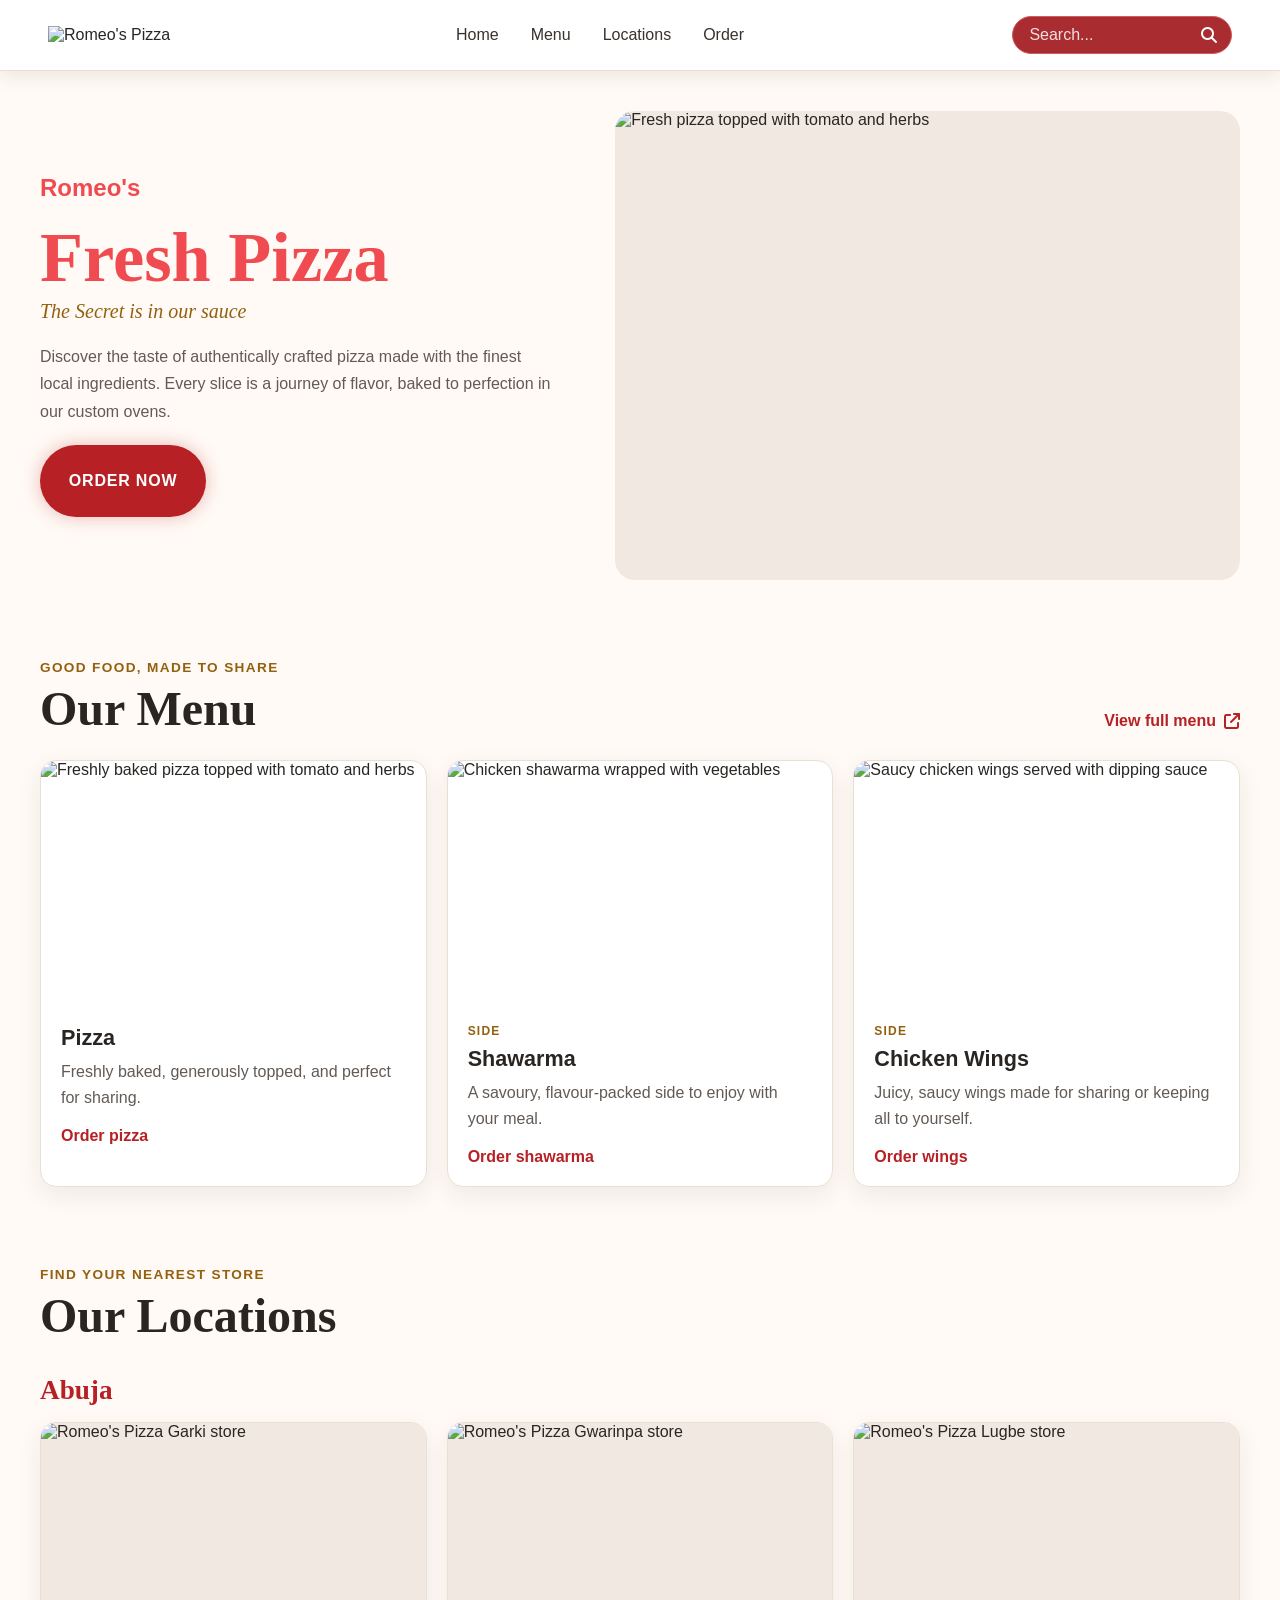
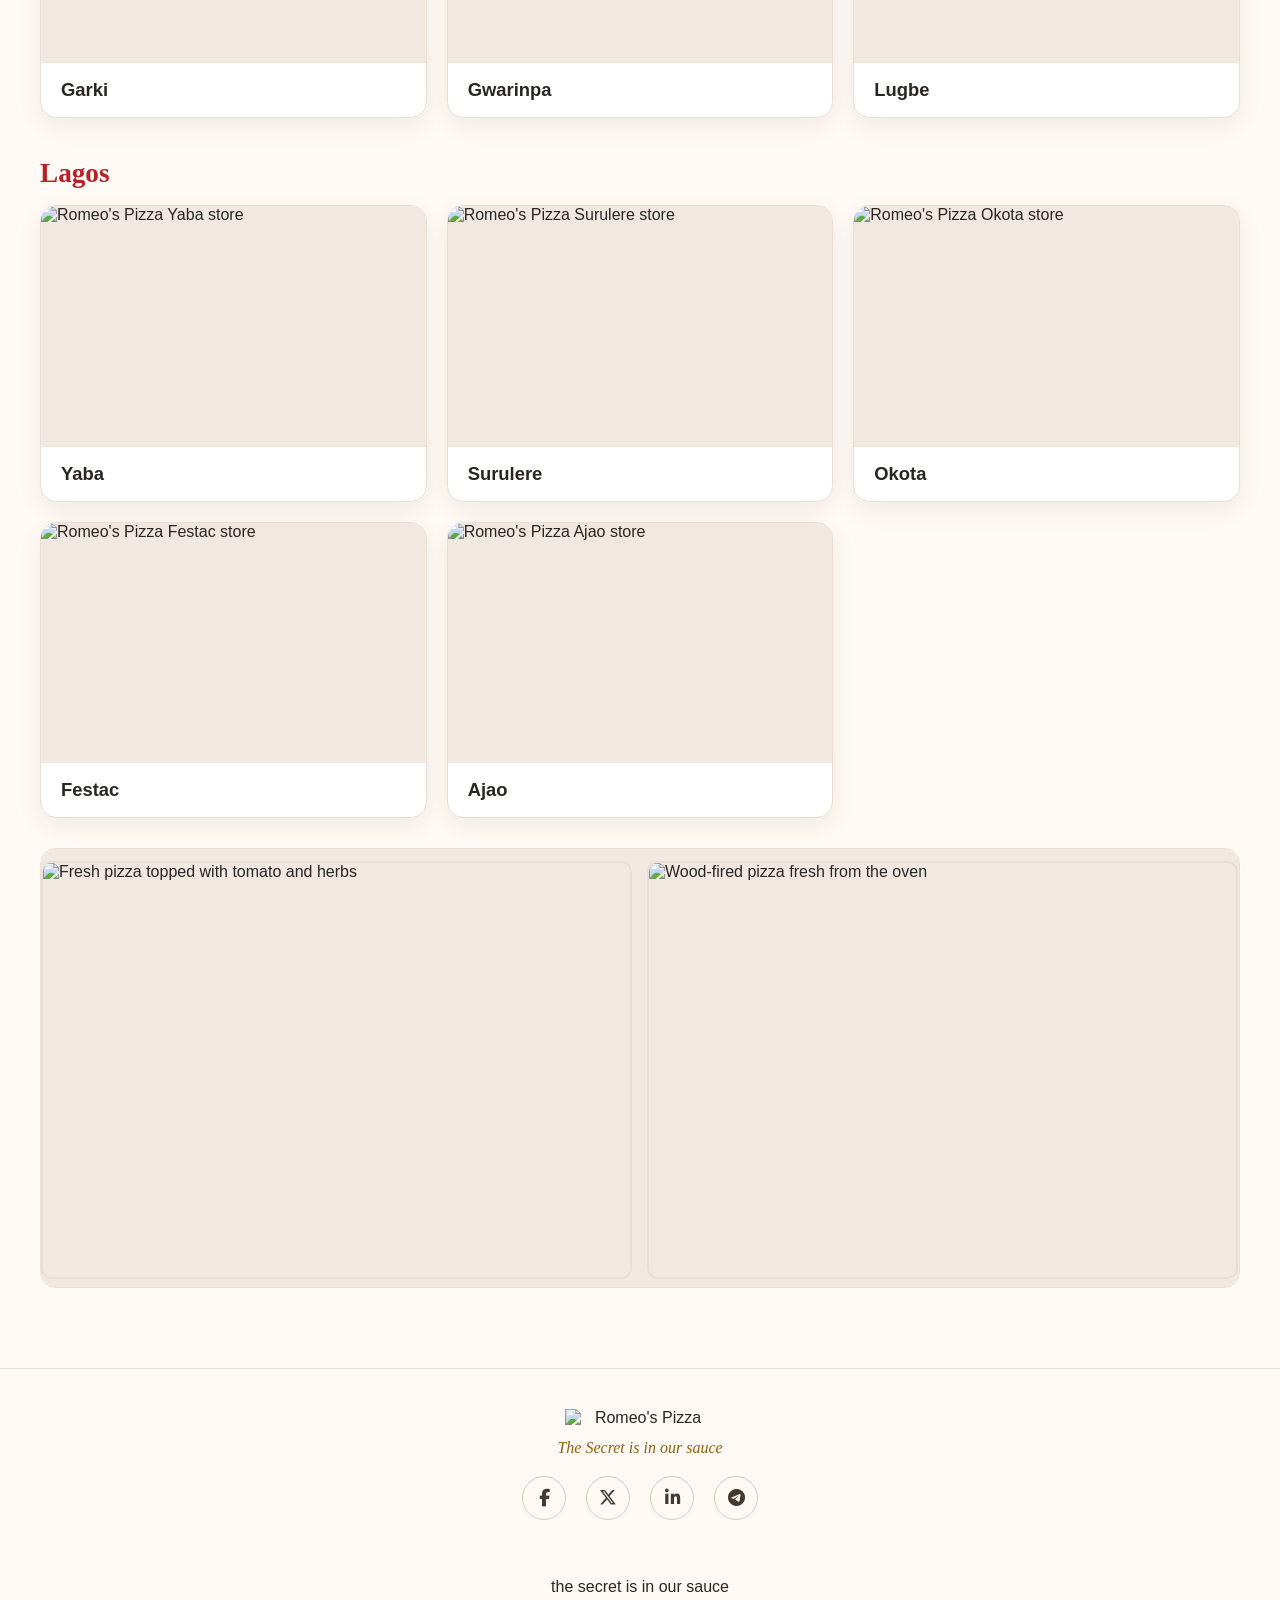
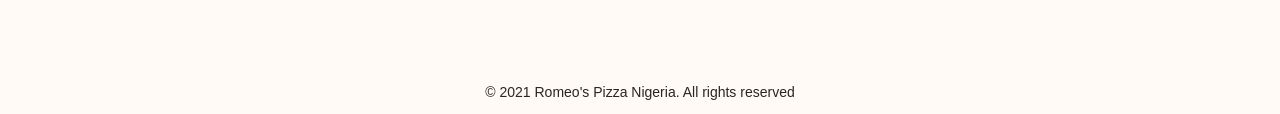
==== index.html @ 528e18ec "renamed to index html" ====
<!doctype html>
<html lang="en">
  <head>
    <meta charset="UTF-8" />
    <meta name="viewport" content="width=device-width, initial-scale=1.0" />
    <title>Our Menu | Romeo's Pizza</title>
    <link
      rel="icon"
      href="https://romeospizza.ng/wp-content/uploads/2020/10/favicon_2.ico"
    />
    <!-- Page styles are kept in a separate file beside this HTML document. -->
    <link rel="stylesheet" href="peter890.css" />
    <!-- Font Awesome supplies the search and social-media icons below. -->
    <link
      rel="stylesheet"
      href="https://cdnjs.cloudflare.com/ajax/libs/font-awesome/6.7.2/css/all.min.css"
    />
  </head>
  <body>
    <!-- Sticky site header: in-page links use section IDs; Menu opens 890b.html. -->
    <header class="nav-bar" id="home">
      <div>
        <a href="#home" aria-label="Romeo's Pizza home">
          <img
            src="https://romeospizza.ng/wp-content/uploads/al_opt_content/IMAGE/romeospizza.ng/wp-content/uploads/2024/01/logo.png.bv.webp"
            alt="Romeo's Pizza"
            class="logo"
          />
        </a>
      </div>
      <nav class="nav-links" aria-label="Main navigation">
        <a href="#home">Home</a>
        <a href="890b.html">Menu</a>
        <a href="#locations">Locations</a>
        <a
          href="https://www.facebook.com/romeospizzang"s
          target="_blank"
          rel="noopener noreferrer"
          >Order</a
        >
      </nav>
      <!-- Search field styling is presentational; no search behavior is wired up. -->
      <div class="search-bar" role="search">
        <input type="search" placeholder="Search..." aria-label="Search menu" />
        <i class="fa-solid fa-magnifying-glass"></i>
      </div>
    </header>

    <!-- Home-page hero: introduction and order link beside the featured image. -->
    <main class="main-text">
      <section class="section-text">
        <span class="span-text">Romeo's</span>
        <h1 class="h1-text">Fresh Pizza</h1>
        <p class="motto">The Secret is in our sauce</p>
        <p class="p-text">
          Discover the taste of authentically crafted pizza made with the finest
          local ingredients. Every slice is a journey of flavor, baked to
          perfection in our custom ovens.
        </p>
        <a
          href="https://www.facebook.com/romeospizzang"
          class="order-button"
          target="_blank"
          rel="noopener noreferrer"
          >ORDER NOW</a
        >
      </section>

      <section class="pizza-frame" aria-label="Featured pizza">
        <img
          src="https://images.unsplash.com/photo-1513104890138-7c749659a591?auto=format&amp;fit=crop&amp;w=1200&amp;q=85"
          alt="Fresh pizza topped with tomato and herbs"
          class="pizza-img"
        />
      </section>
    </main>

    <!-- Short menu preview; the full-menu link opens the separate menu page. -->
    <section class="menu-section" id="menu" aria-labelledby="menu-heading">
      <div class="menu-heading">
        <div>
          <p class="eyebrow">Good food, made to share</p>
          <h2 id="menu-heading">Our Menu</h2>
        </div>
        <a
          href="890b.html"
          class="menu-link"
          target="_blank"
          rel="noopener noreferrer"
        >
          View full menu
          <i
            class="fa-solid fa-arrow-up-right-from-square"
            aria-hidden="true"
          ></i>
        </a>
      </div>

      <div class="menu-grid">
        <article class="menu-card">
          <img
            src="https://images.unsplash.com/photo-1513104890138-7c749659a591?auto=format&amp;fit=crop&amp;w=700&amp;q=80"
            alt="Freshly baked pizza topped with tomato and herbs"
            loading="lazy"
          />
          <div class="menu-card-content">
            <h3>Pizza</h3>
            <p>Freshly baked, generously topped, and perfect for sharing.</p>
            <a
              href="https://www.facebook.com/romeospizzang"
              target="_blank"
              rel="noopener noreferrer"
              >Order pizza</a
            >
          </div>
        </article>
        <article class="menu-card">
          <img
            src="https://images.unsplash.com/photo-1529006557810-274b9b2fc783?auto=format&amp;fit=crop&amp;w=700&amp;q=80"
            alt="Chicken shawarma wrapped with vegetables"
            loading="lazy"
          />
          <div class="menu-card-content">
            <span class="menu-label">Side</span>
            <h3>Shawarma</h3>
            <p>A savoury, flavour-packed side to enjoy with your meal.</p>
            <a
              href="https://www.facebook.com/romeospizzang"
              target="_blank"
              rel="noopener noreferrer"
              >Order shawarma</a
            >
          </div>
        </article>
        <article class="menu-card">
          <img
            src="https://beyondsweetandsavory.com/wp-content/uploads/2022/02/Korean-fried-chicken-wings-VyTran-7.jpg"
            alt="Saucy chicken wings served with dipping sauce"
            loading="lazy"
          />
          <div class="menu-card-content">
            <span class="menu-label">Side</span>
            <h3>Chicken Wings</h3>
            <p>
              Juicy, saucy wings made for sharing or keeping all to yourself.
            </p>
            <a
              href="https://www.facebook.com/romeospizzang"
              target="_blank"
              rel="noopener noreferrer"
              >Order wings</a
            >
          </div>
        </article>
      </div>
    </section>

    <!-- Store cards are grouped by city so visitors can find a nearby location. -->
    <section
      class="location-section"
      id="locations"
      aria-labelledby="locations-heading"
    >
      <div class="location-heading">
        <p class="eyebrow">Find your nearest store</p>
        <h2 id="locations-heading">Our Locations</h2>
      </div>

      <section class="location-city" aria-labelledby="abuja-heading">
        <h3 id="abuja-heading">Abuja</h3>
        <div class="location-grid">
          <article class="location-card">
            <img
              src="https://romeospizza.ng/wp-content/uploads/al_opt_content/IMAGE/romeospizza.ng/wp-content/uploads/2025/02/ROMEOS-GARKI-STORE-1536.png.bv.webp"
              alt="Romeo's Pizza Garki store"
              loading="lazy"
            />
            <h4>Garki</h4>
          </article>
          <article class="location-card">
            <img
              src="https://romeospizza.ng/wp-content/uploads/al_opt_content/IMAGE/romeospizza.ng/wp-content/uploads/2025/02/ROMEOS-GWARINPA-STORE-1536.png.bv.webp"
              alt="Romeo's Pizza Gwarinpa store"
              loading="lazy"
            />
            <h4>Gwarinpa</h4>
          </article>
          <article class="location-card">
            <img
              src="https://romeospizza.ng/wp-content/uploads/al_opt_content/IMAGE/romeospizza.ng/wp-content/uploads/2025/02/ROMEOS-LUGBE-STORE-1536.png.bv.webp"
              alt="Romeo's Pizza Lugbe store"
              loading="lazy"
            />
            <h4>Lugbe</h4>
          </article>
        </div>
      </section>

      <section class="location-city" aria-labelledby="lagos-heading">
        <h3 id="lagos-heading">Lagos</h3>
        <div class="location-grid">
          <article class="location-card">
            <img
              src="https://romeospizza.ng/wp-content/uploads/2026/01/ROMEOS-PIZZA-YABA-WEBSITE-1.png"
              alt="Romeo's Pizza Yaba store"
              loading="lazy"
            />
            <h4>Yaba</h4>
          </article>
          <article class="location-card">
            <img
              src="https://romeospizza.ng/wp-content/uploads/2025/01/ROMEOS-SURULERE-STORE.png"
              alt="Romeo's Pizza Surulere store"
              loading="lazy"
            />
            <h4>Surulere</h4>
          </article>
          <article class="location-card">
            <img
              src="https://romeospizza.ng/wp-content/uploads/2025/02/ROMEOS-OKOTA-STORE-min.png"
              alt="Romeo's Pizza Okota store"
              loading="lazy"
            />
            <h4>Okota</h4>
          </article>
          <article class="location-card">
            <img
              src="https://romeospizza.ng/wp-content/uploads/al_opt_content/IMAGE/romeospizza.ng/wp-content/uploads/2025/02/ROMEOS-FESTAC-STORE.png.bv.webp"
              alt="Romeo's Pizza Festac store"
              loading="lazy"
            />
            <h4>Festac</h4>
          </article>
          <article class="location-card">
            <img
              src="https://romeospizza.ng/wp-content/uploads/al_opt_content/IMAGE/romeospizza.ng/wp-content/uploads/2025/02/ROMEOS-AJAO-STORE.png.bv.webp"
              alt="Romeo's Pizza Ajao store"
              loading="lazy"
            />
            <h4>Ajao</h4>
          </article>
        </div>
      </section>
    </section>

    <!-- Horizontal, scroll-snapping photo gallery; each image has descriptive alt text. -->
    <section class="pizza-family" id="pizza-gallery" aria-label="Pizza photos">
      <div class="scroll">
        <img
          src="https://images.unsplash.com/photo-1513104890138-7c749659a591?auto=format&amp;fit=crop&amp;w=1000&amp;q=80"
          alt="Fresh pizza topped with tomato and herbs"
          class="pizza-scroll"
        />
      </div>
      <div class="scroll">
        <img
          src="https://images.unsplash.com/photo-1579751626657-72bc17010498?auto=format&amp;fit=crop&amp;w=1000&amp;q=80"
          alt="Wood-fired pizza fresh from the oven"
          class="pizza-scroll"
        />
      </div>
      <div class="scroll">
        <img
          src="https://images.unsplash.com/photo-1590947132387-155cc02f3212?auto=format&amp;fit=crop&amp;w=1000&amp;q=80"
          alt="Vegetable pizza topped with tomatoes, mushrooms, and herbs"
          class="pizza-scroll"
        />
      </div>
      <div class="scroll">
        <img
          src="https://images.unsplash.com/photo-1574071318508-1cdbab80d002?auto=format&amp;fit=crop&amp;w=1000&amp;q=80"
          alt="Margherita pizza with fresh basil"
          class="pizza-scroll"
        />
      </div>
      <div class="scroll">
        <img
          src="https://images.unsplash.com/photo-1593560708920-61dd98c46a4e?auto=format&amp;fit=crop&amp;w=1000&amp;q=80"
          alt="Pizza topped with spinach and mozzarella"
          class="pizza-scroll"
        />
      </div>
      <div class="scroll">
        <img
          src="https://images.unsplash.com/photo-1571997478779-2adcbbe9ab2f?auto=format&amp;fit=crop&amp;w=1000&amp;q=80"
          alt="Freshly baked pizza with tomato and basil"
          class="pizza-scroll"
        />
      </div>
    </section>
    <!-- Footer branding and external social-sharing links. -->
    <footer class="site-footer">
      <a href="#home" aria-label="Romeo's Pizza home">
        <img
          src="https://romeospizza.ng/wp-content/uploads/al_opt_content/IMAGE/romeospizza.ng/wp-content/uploads/2024/01/logo.png.bv.webp"
          alt="Romeo's Pizza"
          class="footer-logo"
          loading="lazy"
        />
      </a>
      <p class="footer-motto">The Secret is in our sauce</p>
      <nav class="social-links" aria-label="Share Romeo's Pizza">
        <a
          href="https://www.facebook.com/sharer/sharer.php?u=https%3A%2F%2Fromeospizza.ng%2Forder-now%2F"
          aria-label="Share on Facebook"
          target="_blank"
          rel="noopener noreferrer"
        >
          <i class="fa-brands fa-facebook-f" aria-hidden="true"></i>
        </a>
        <a
          href="https://twitter.com/intent/tweet?url=https%3A%2F%2Fromeospizza.ng%2Forder-now%2F"
          aria-label="Share on X"
          target="_blank"
          rel="noopener noreferrer"
        >
          <i class="fa-brands fa-x-twitter" aria-hidden="true"></i>
        </a>
        <a
          href="https://www.linkedin.com/sharing/share-offsite/?url=https%3A%2F%2Fromeospizza.ng%2Forder-now%2F"
          aria-label="Share on LinkedIn"
          target="_blank"
          rel="noopener noreferrer"
        >
          <i class="fa-brands fa-linkedin-in" aria-hidden="true"></i>
        </a>
        <a
          href="https://t.me/share/url?url=https%3A%2F%2Fromeospizza.ng%2Forder-now%2F"
          aria-label="Share on Telegram"
          target="_blank"
          rel="noopener noreferrer"
        >
          <i class="fa-brands fa-telegram" aria-hidden="true"></i>
        </a>
      </nav><br /><p>the secret is in our sauce</p>
    </footer>
    <br />
      <p class="footer-text" style="text-align: center; font-size: 14px;">
        &copy; 2021 Romeo's Pizza Nigeria. All rights reserved</p>
    </footer>
  </body>
</html>
---- peter890.css ----
/* Smooth scrolling supports the page's section links in the navigation. */
html {
  scroll-behavior: smooth;
}

body {
  margin: 0;
  background: #fffaf5;
  color: #292522;
  font-family: "Segoe UI", Tahoma, Geneva, Verdana, sans-serif;
  overflow-x: hidden;
  width: 100%;
}

a {
  color: inherit;
  text-decoration: none;
}

.nav-bar {
  /* Keep the main navigation visible as visitors move down the home page. */
  display: flex;
  align-items: center;
  justify-content: space-between;
  gap: 1.5rem;
  position: sticky;
  top: 0;
  z-index: 1000;
  width: 100%;
  box-sizing: border-box;
  margin: 0;
  padding: 1rem clamp(1rem, 4vw, 3rem);
  border-bottom: 1px solid #eadfd4;
  background: #fff;
  box-shadow: 0 4px 18px rgb(67 43 23 / 10%);
}

.logo {
  display: block;
  width: 140px;
  height: auto;
}

.nav-links {
  display: flex;
  align-items: center;
  gap: 2rem;
  flex-shrink: 0;
}

.nav-links a {
  position: relative;
  color: #39322e;
  transition: color 0.2s ease;
}

.nav-links a::after {
  position: absolute;
  right: 0;
  bottom: -0.35rem;
  left: 0;
  height: 2px;
  background: #b72025;
  content: "";
  transform: scaleX(0);
  transform-origin: left;
  transition: transform 0.2s ease;
}

.nav-links a:hover,
.nav-links a:focus-visible {
  color: #b72025;
}

.nav-links a:hover::after,
.nav-links a:focus-visible::after {
  transform: scaleX(1);
}

.search-bar {
  /* This styles the search control; filtering behavior is not implemented. */
  display: flex;
  align-items: center;
  gap: 0.6rem;
  width: 220px;
  max-width: 100%;
  padding: 0.5rem 0.9rem;
  border-radius: 999px;
  background: #a92c31;
  border: 1px solid #d15c60;
  box-sizing: border-box;
  flex-shrink: 0;
}

.search-bar input {
  width: 100%;
  min-width: 0;
  border: 0;
  outline: 0;
  background: transparent;
  color: #fff;
  font: inherit;
}

.search-bar input::placeholder {
  color: #f3dfe0;
}

.search-bar input::-webkit-search-cancel-button {
  cursor: pointer;
}

.search-bar i {
  color: #fff;
}

.main-text {
  /* Desktop hero: introduction and featured pizza sit in adjacent columns. */
  display: grid;
  grid-template-columns: minmax(0, 0.9fr) minmax(0, 1.1fr);
  align-items: center;
  gap: clamp(2rem, 5vw, 4rem);
  width: min(1200px, calc(100% - 3rem));
  margin: 2.5rem auto 0;
  box-sizing: border-box;
}

.section-text {
  display: grid;
  justify-items: start;
  gap: 1.25rem;
}

.span-text {
  color: #f04b50;
  font-size: 1.5rem;
  font-weight: 600;
}

.section-text .h1-text {
  margin: 0;
  color: #f04b50;
  font-family: Georgia, "Times New Roman", Times, serif;
  font-size: clamp(2.8rem, 5.5vw, 4.8rem);
  line-height: 1;
}

.p-text {
  max-width: 32rem;
  margin: 0;
  color: #625a54;
  font-size: 1rem;
  line-height: 1.7;
}

.motto {
  margin: -0.75rem 0 0;
  color: #93600f;
  font-family: Georgia, "Times New Roman", Times, serif;
  font-size: 1.25rem;
  font-style: italic;
}

.order-button {
  display: inline-flex;
  align-items: center;
  justify-content: center;
  min-height: 48px;
  padding: 0.75rem 1.8rem;
  border-radius: 999px;
  background: #b72025;
  box-shadow: 0 0 18px rgb(183 32 37 / 30%);
  font-weight: 700;
  letter-spacing: 0.05em;
  color: #fff;
  transition:
    background-color 0.2s ease,
    transform 0.2s ease,
    box-shadow 0.2s ease;
}

.order-button:hover {
  transform: translateY(-2px);
  background: #96161a;
  box-shadow: 0 6px 20px rgb(183 32 37 / 45%);
}

.order-button:focus-visible,
.social-links a:focus-visible {
  outline: 2px solid #fff;
  outline-offset: 4px;
}

.nav-links a:focus-visible,
.menu-link:focus-visible,
.menu-card-content > a:focus-visible {
  outline: 2px solid #292522;
  outline-offset: 4px;
}

/* Featured Pizza Image Frame Hover Elevation */
.pizza-frame {
  min-width: 0;
  overflow: hidden;
  aspect-ratio: 4 / 3;
  border-radius: 1.25rem;
  background: #f1e9e1;
  transition:
    transform 0.4s cubic-bezier(0.165, 0.84, 0.44, 1),
    box-shadow 0.4s cubic-bezier(0.165, 0.84, 0.44, 1);
}

.pizza-frame:hover {
  transform: translateY(-6px);
  box-shadow: 0 16px 36px rgb(67 43 23 / 15%);
}

.pizza-img {
  display: block;
  width: 100%;
  height: 100%;
  object-fit: cover;
  transition: transform 0.5s ease;
}

.pizza-frame:hover .pizza-img {
  transform: scale(1.04);
}

.menu-section {
  /* Shared centered container for the menu preview and location sections. */
  width: min(1200px, calc(100% - 3rem));
  margin: 5rem auto 0;
  scroll-margin-top: 2rem;
  box-sizing: border-box;
}

.menu-heading {
  display: flex;
  align-items: flex-end;
  justify-content: space-between;
  gap: 1.5rem;
  margin-bottom: 1.5rem;
}

.eyebrow {
  margin: 0 0 0.4rem;
  color: #93600f;
  font-size: 0.85rem;
  font-weight: 700;
  letter-spacing: 0.1em;
  text-transform: uppercase;
}

.menu-heading h2 {
  margin: 0;
  color: #292522;
  font-family: Georgia, "Times New Roman", Times, serif;
  font-size: clamp(2.2rem, 4vw, 3rem);
}

.menu-link,
.menu-card-content > a {
  color: #b72025;
  font-weight: 700;
}

.menu-link {
  display: inline-flex;
  align-items: center;
  gap: 0.5rem;
  padding-bottom: 0.35rem;
}

.menu-grid {
  /* Three preview cards on wide screens; media queries reduce the columns. */
  display: grid;
  grid-template-columns: repeat(3, minmax(0, 1fr));
  gap: 1.25rem;
}

/* Card Hover Animations (Pop-up lift & shadow fade) */
.menu-card {
  overflow: hidden;
  border: 1px solid #eadfd4;
  border-radius: 1rem;
  background: #fff;
  box-shadow: 0 8px 24px rgb(67 43 23 / 8%);
  transition:
    transform 0.4s cubic-bezier(0.165, 0.84, 0.44, 1),
    box-shadow 0.4s cubic-bezier(0.165, 0.84, 0.44, 1);
  box-sizing: border-box;
}

.menu-card:hover {
  transform: translateY(-8px);
  box-shadow: 0 20px 40px rgb(67 43 23 / 16%);
}

.menu-card > img {
  display: block;
  width: 100%;
  aspect-ratio: 16 / 10;
  object-fit: cover;
  transition: transform 0.5s ease;
}

.menu-card:hover > img {
  transform: scale(1.05);
}

.menu-card-content {
  padding: 1.25rem;
}

.menu-label {
  display: inline-block;
  margin-bottom: 0.25rem;
  color: #93600f;
  font-size: 0.75rem;
  font-weight: 700;
  letter-spacing: 0.1em;
  text-transform: uppercase;
}

.menu-card h3 {
  margin: 0.2rem 0 0.55rem;
  font-size: 1.35rem;
}

.menu-card p {
  min-height: 3.2em;
  margin: 0 0 1rem;
  color: #625a54;
  line-height: 1.6;
}

.menu-card-content > a:hover,
.menu-link:hover {
  color: #7f1519;
}

.location-section {
  width: min(1200px, calc(100% - 3rem));
  margin: 5rem auto 0;
  scroll-margin-top: 2rem;
}

.location-heading {
  margin-bottom: 2rem;
}

.location-heading h2 {
  margin: 0;
  color: #292522;
  font-family: Georgia, "Times New Roman", Times, serif;
  font-size: clamp(2.2rem, 4vw, 3rem);
}

.location-city + .location-city {
  margin-top: 2.5rem;
}

.location-city h3 {
  margin: 0 0 1rem;
  color: #b72025;
  font-family: Georgia, "Times New Roman", Times, serif;
  font-size: 1.7rem;
}

.location-grid {
  display: flex;
  flex-wrap: wrap;
  gap: 1.25rem;
}

.location-card {
  /* Fixed flex basis keeps incomplete rows from stretching wider than other cards. */
  flex: 0 0 calc((100% - 2.5rem) / 3);
  box-sizing: border-box;
  min-width: 0;
  overflow: hidden;
  border: 1px solid #eadfd4;
  border-radius: 1rem;
  background: #fff;
  box-shadow: 0 8px 24px rgb(67 43 23 / 8%);
  transition:
    transform 0.4s cubic-bezier(0.165, 0.84, 0.44, 1),
    box-shadow 0.4s cubic-bezier(0.165, 0.84, 0.44, 1);
}

.location-card:hover {
  transform: translateY(-6px);
  box-shadow: 0 16px 36px rgb(67 43 23 / 15%);
}

.location-card img {
  display: block;
  width: 100%;
  aspect-ratio: 16 / 10;
  object-fit: cover;
  background: #f1e9e1;
}

.location-card h4 {
  margin: 0;
  padding: 1rem 1.25rem;
  color: #292522;
  font-size: 1.15rem;
}

.site-footer {
  display: flex;
  flex-direction: column;
  align-items: center;
  gap: 0.75rem;
  margin-top: 5rem;
  padding: 2.5rem 1.5rem;
  border-top: 1px solid #eadfd4;
  text-align: center;
  box-sizing: border-box;
}

.footer-logo {
  display: block;
  width: 150px;
  height: auto;
}

.footer-motto {
  margin: 0;
  color: #93600f;
  font-family: Georgia, "Times New Roman", Times, serif;
  font-style: italic;
}

.social-links {
  display: flex;
  gap: 1.25rem;
  margin-top: 0.4rem;
}

.social-links a {
  display: grid;
  width: 42px;
  height: 42px;
  place-items: center;
  border: 1px solid #d8c9bc;
  border-radius: 50%;
  color: #433a34;
  font-size: 1.1rem;
  transition:
    color 0.2s ease,
    background-color 0.2s ease,
    border-color 0.2s ease;
}

.social-links a:hover,
.social-links a:focus-visible {
  border-color: #b72025;
  background: #b72025;
  color: #fff;
}

.pizza-family {
  /* Horizontal gallery with snap points so each photo settles into view. */
  display: flex;
  gap: 15px;
  width: min(1200px, calc(100% - 3rem));
  height: 440px;
  margin: 30px auto 70px;
  padding: 12px;
  overflow-x: auto;
  overflow-y: hidden;
  border: 1px solid #eadfd4;
  border-radius: 1rem;
  background: #f1e9e1;
  scroll-behavior: smooth;
  scroll-snap-type: x mandatory;
  overscroll-behavior-x: contain;
  scrollbar-width: thin;
  scrollbar-color: #b72025 #eadfd4;
  box-sizing: border-box;
}

.pizza-family .scroll {
  flex: 0 0 50%;
  min-width: 0;
  height: 100%;
  overflow: hidden;
  border: 2px solid #eadfd4;
  border-radius: 0.65rem;
  scroll-snap-align: start;
  scroll-snap-stop: always;
}

.pizza-family .pizza-scroll {
  display: block;
  width: 100%;
  height: 100%;
  object-fit: cover;
  object-position: center;
  transition: transform 0.4s ease;
}

.pizza-family .scroll:hover .pizza-scroll {
  transform: scale(1.04);
}

@media (max-width: 800px) {
  /* Tablet layout: stack the hero and reduce the preview grid to two columns. */
  .nav-bar {
    flex-wrap: wrap;
    justify-content: space-between;
    padding: 0.85rem 1.25rem;
  }

  .main-text {
    grid-template-columns: 1fr;
    gap: 2rem;
    margin-top: 1.5rem;
  }

  .section-text {
    justify-items: center;
    text-align: center;
  }

  .menu-grid {
    grid-template-columns: repeat(2, minmax(0, 1fr));
  }

  .location-section {
    width: calc(100% - 2rem);
  }

  .location-card {
    flex-basis: calc((100% - 1.25rem) / 2);
  }

  .p-text {
    max-width: 38rem;
  }

  .pizza-frame {
    width: min(100%, 620px);
    margin: 0 auto;
  }

  .pizza-family {
    height: 330px;
    margin: 25px auto 50px;
    gap: 12px;
  }

  .pizza-family .scroll {
    flex-basis: 65%;
  }
}

@media (max-width: 520px) {
  /* Phone layout: compact header and single-column menu cards. */
  .main-text,
  .pizza-family {
    width: calc(100% - 2rem);
  }

  .nav-bar {
    gap: 0.75rem;
    padding: 0.75rem 1rem;
  }

  .logo {
    width: 120px;
  }

  .nav-links {
    gap: 1rem;
  }

  .search-bar {
    width: 100%;
  }

  .menu-section {
    width: calc(100% - 2rem);
    margin-top: 3.5rem;
  }

  .menu-heading {
    align-items: flex-start;
    flex-direction: column;
    gap: 0.75rem;
  }

  .menu-grid {
    grid-template-columns: 1fr;
  }

  .location-section {
    margin-top: 3.5rem;
  }

  .location-card {
    flex-basis: 100%;
  }

  .menu-card p {
    min-height: 0;
  }

  .main-text {
    margin-top: 1rem;
  }

  .pizza-family {
    height: 260px;
    padding: 8px;
    gap: 10px;
    margin: 25px auto 45px;
    border-radius: 12px;
  }

  .pizza-family .scroll {
    flex-basis: 90%;
  }
}

@media (max-width: 350px) {
  /* Narrow gallery slides further to prevent overflow on very small screens. */
  .pizza-family {
    height: 220px;
  }

  .pizza-family .scroll {
    flex-basis: 95%;
  }
}

@media (prefers-reduced-motion: reduce) {
  /* Respect the visitor's system preference for less animated movement. */
  html,
  .pizza-family {
    scroll-behavior: smooth;
  }

  *,
  *::before,
  *::after {
    transition-duration: 0.01ms !important;
  }

  .pizza-family .scroll:hover .pizza-scroll,
  .menu-card:hover,
  .menu-card:hover > img,
  .pizza-frame:hover {
    transform: none;
  }
}
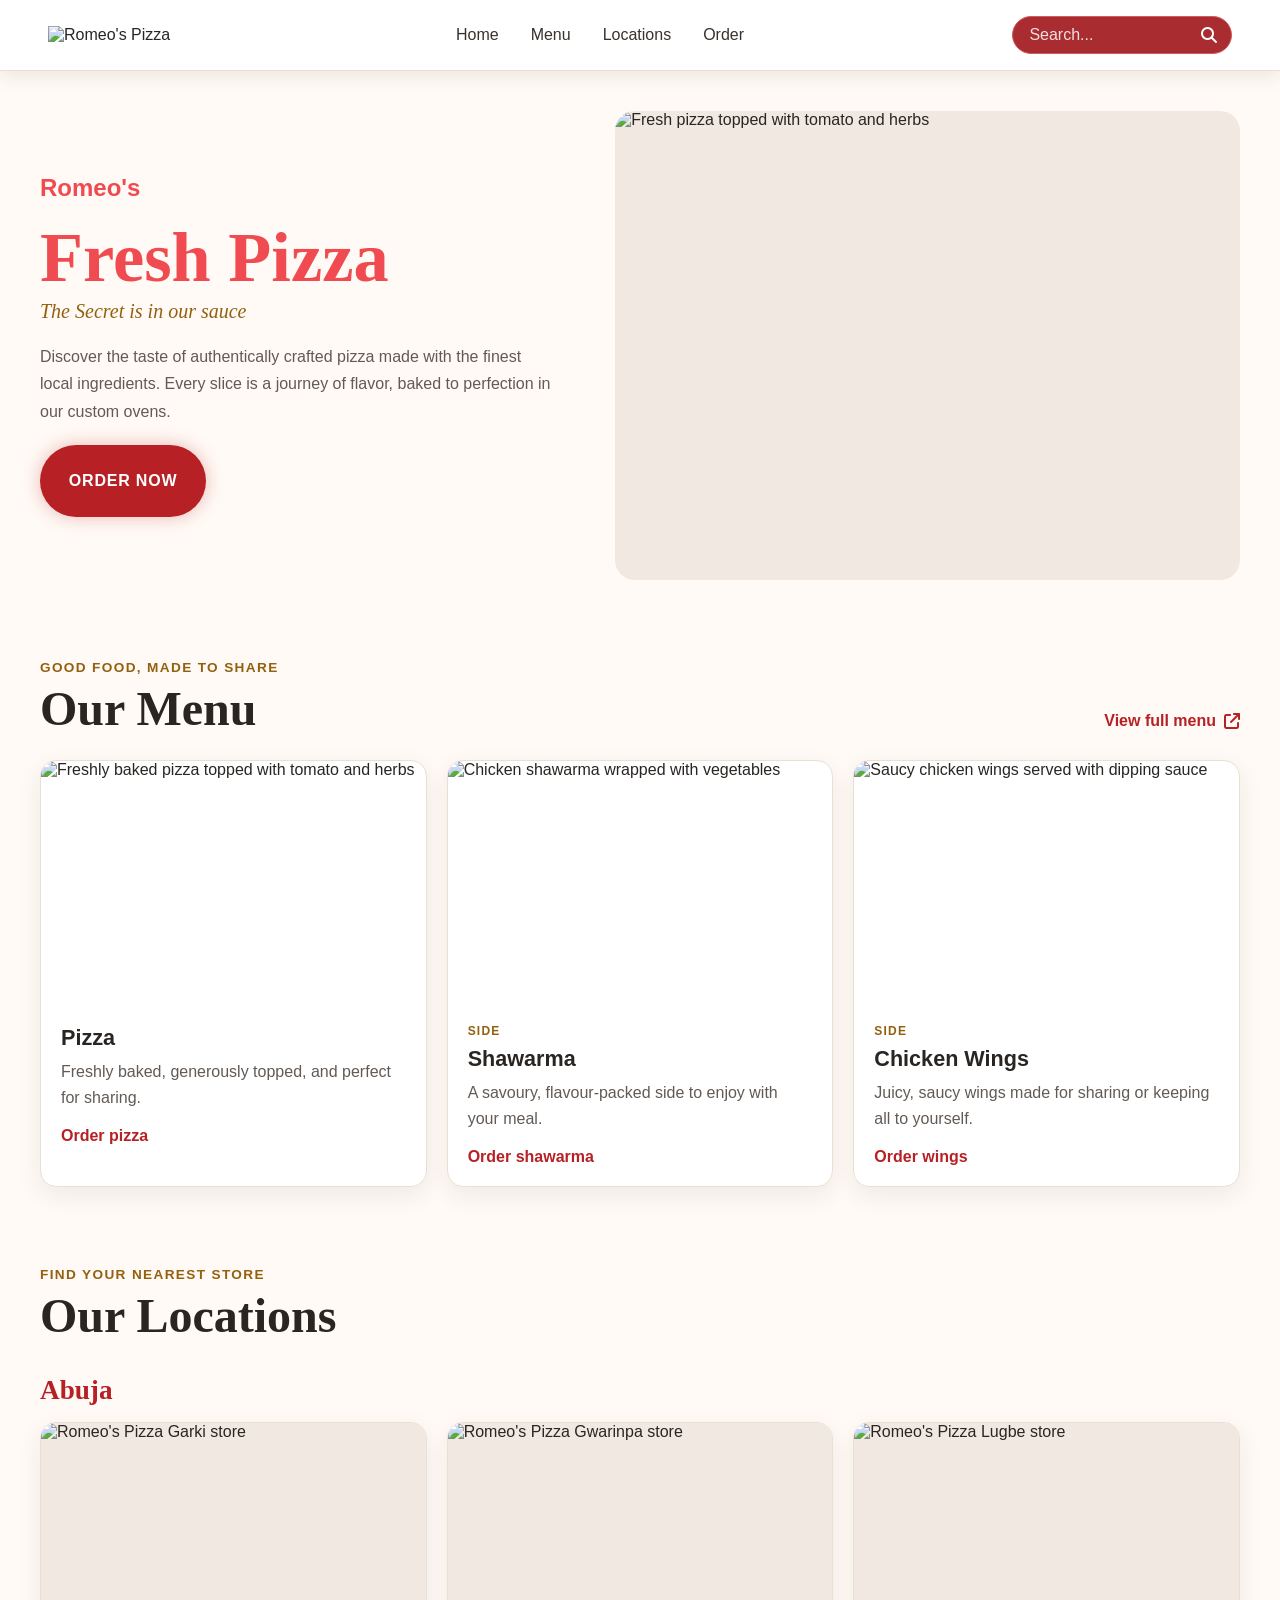
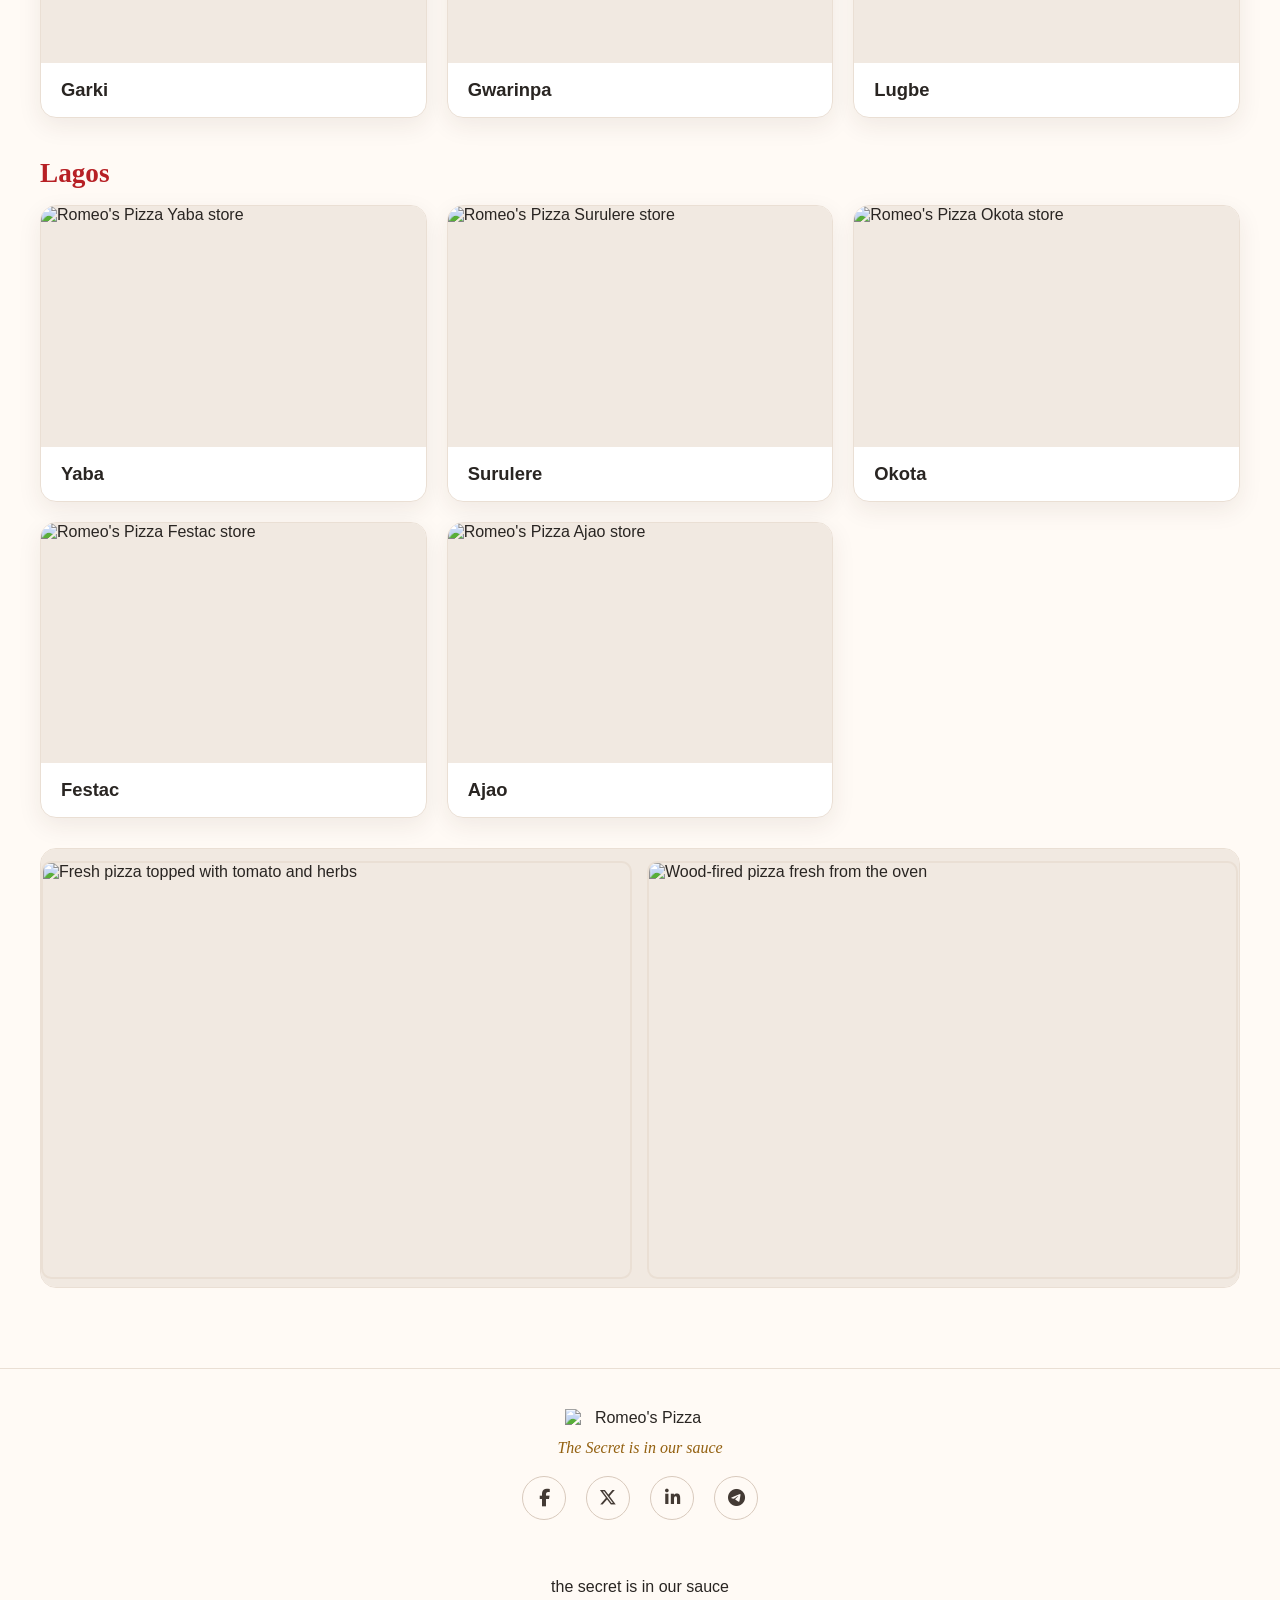
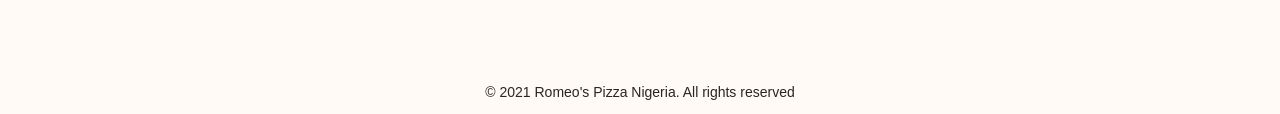
==== commit d8cf5cc8: "Update LinkedIn share link to company page" ====
--- a/index.html
+++ b/index.html
@@ -317,7 +317,7 @@
           <i class="fa-brands fa-x-twitter" aria-hidden="true"></i>
         </a>
         <a
-          href="https://www.linkedin.com/sharing/share-offsite/?url=https%3A%2F%2Fromeospizza.ng%2Forder-now%2F"
+          href="https://www.linkedin.com/company/romeo-s-pizza-nigeria/home"
           aria-label="Share on LinkedIn"
           target="_blank"
           rel="noopener noreferrer"
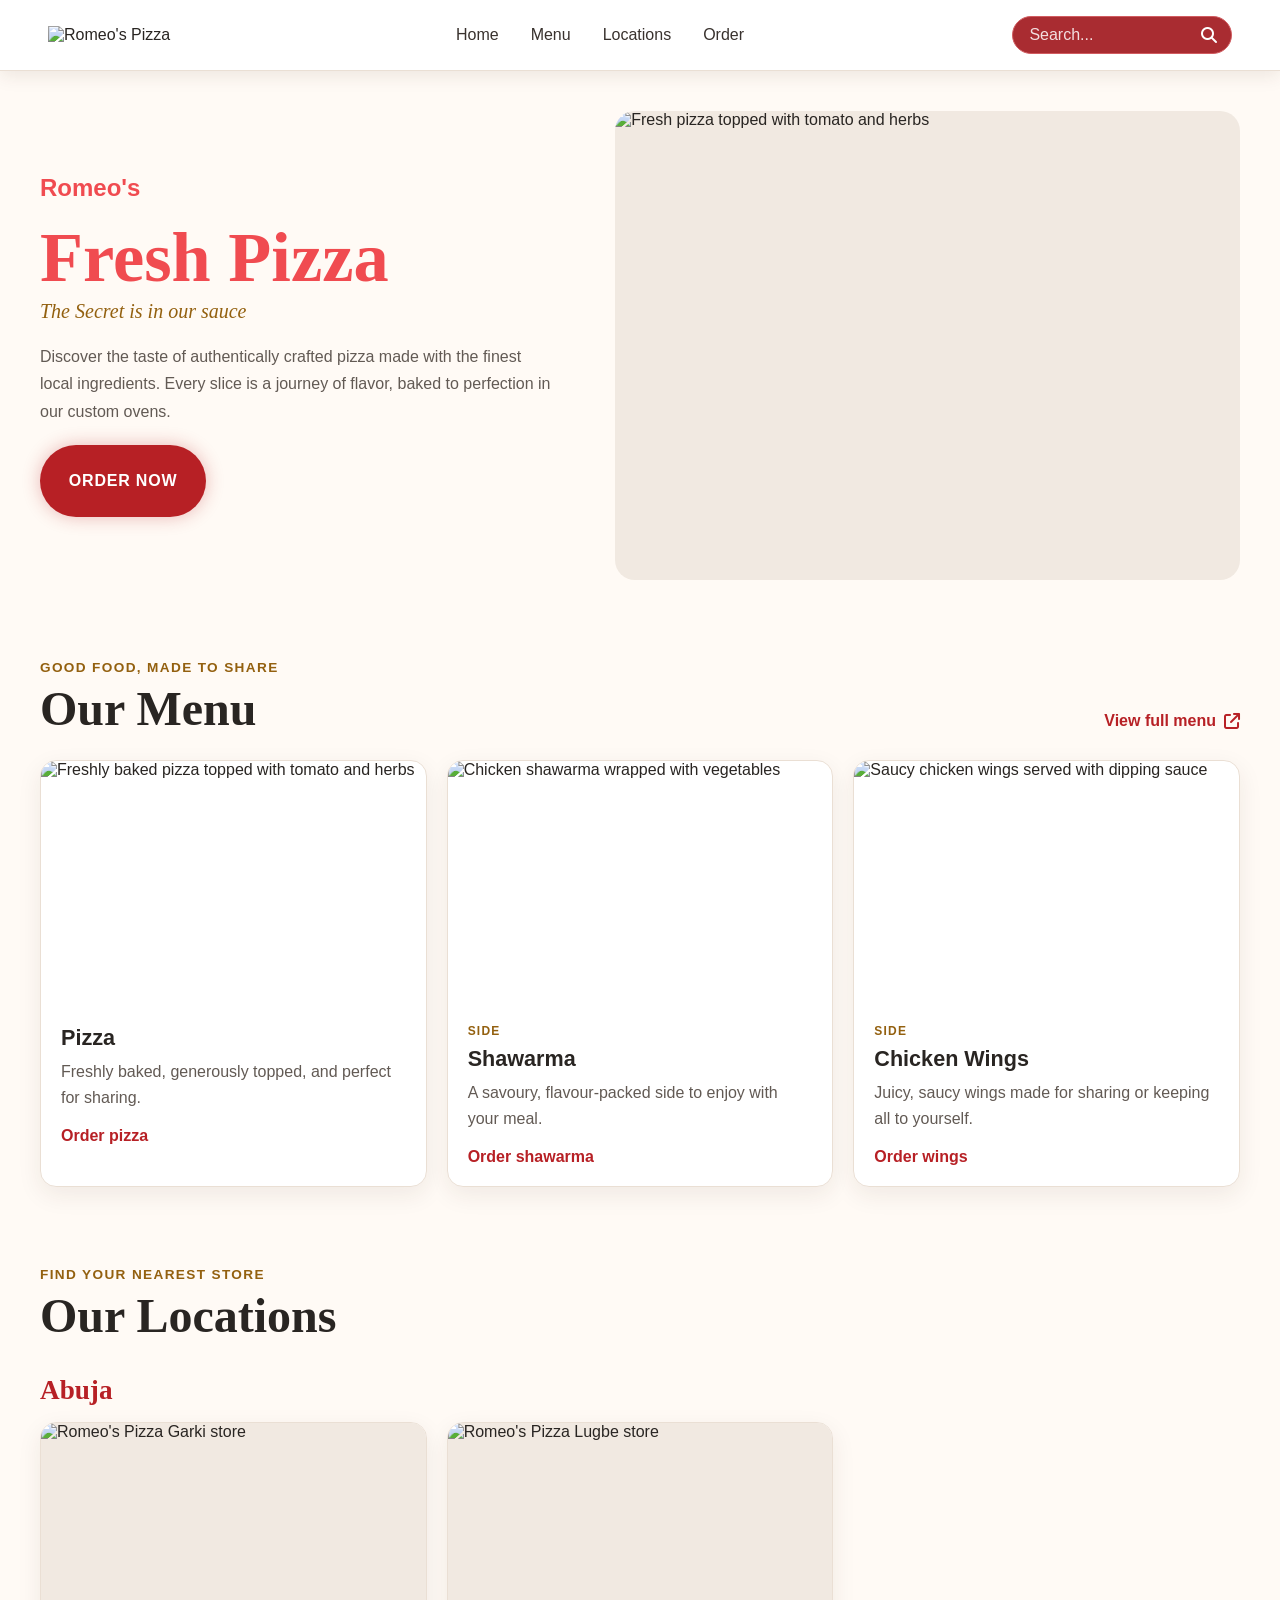
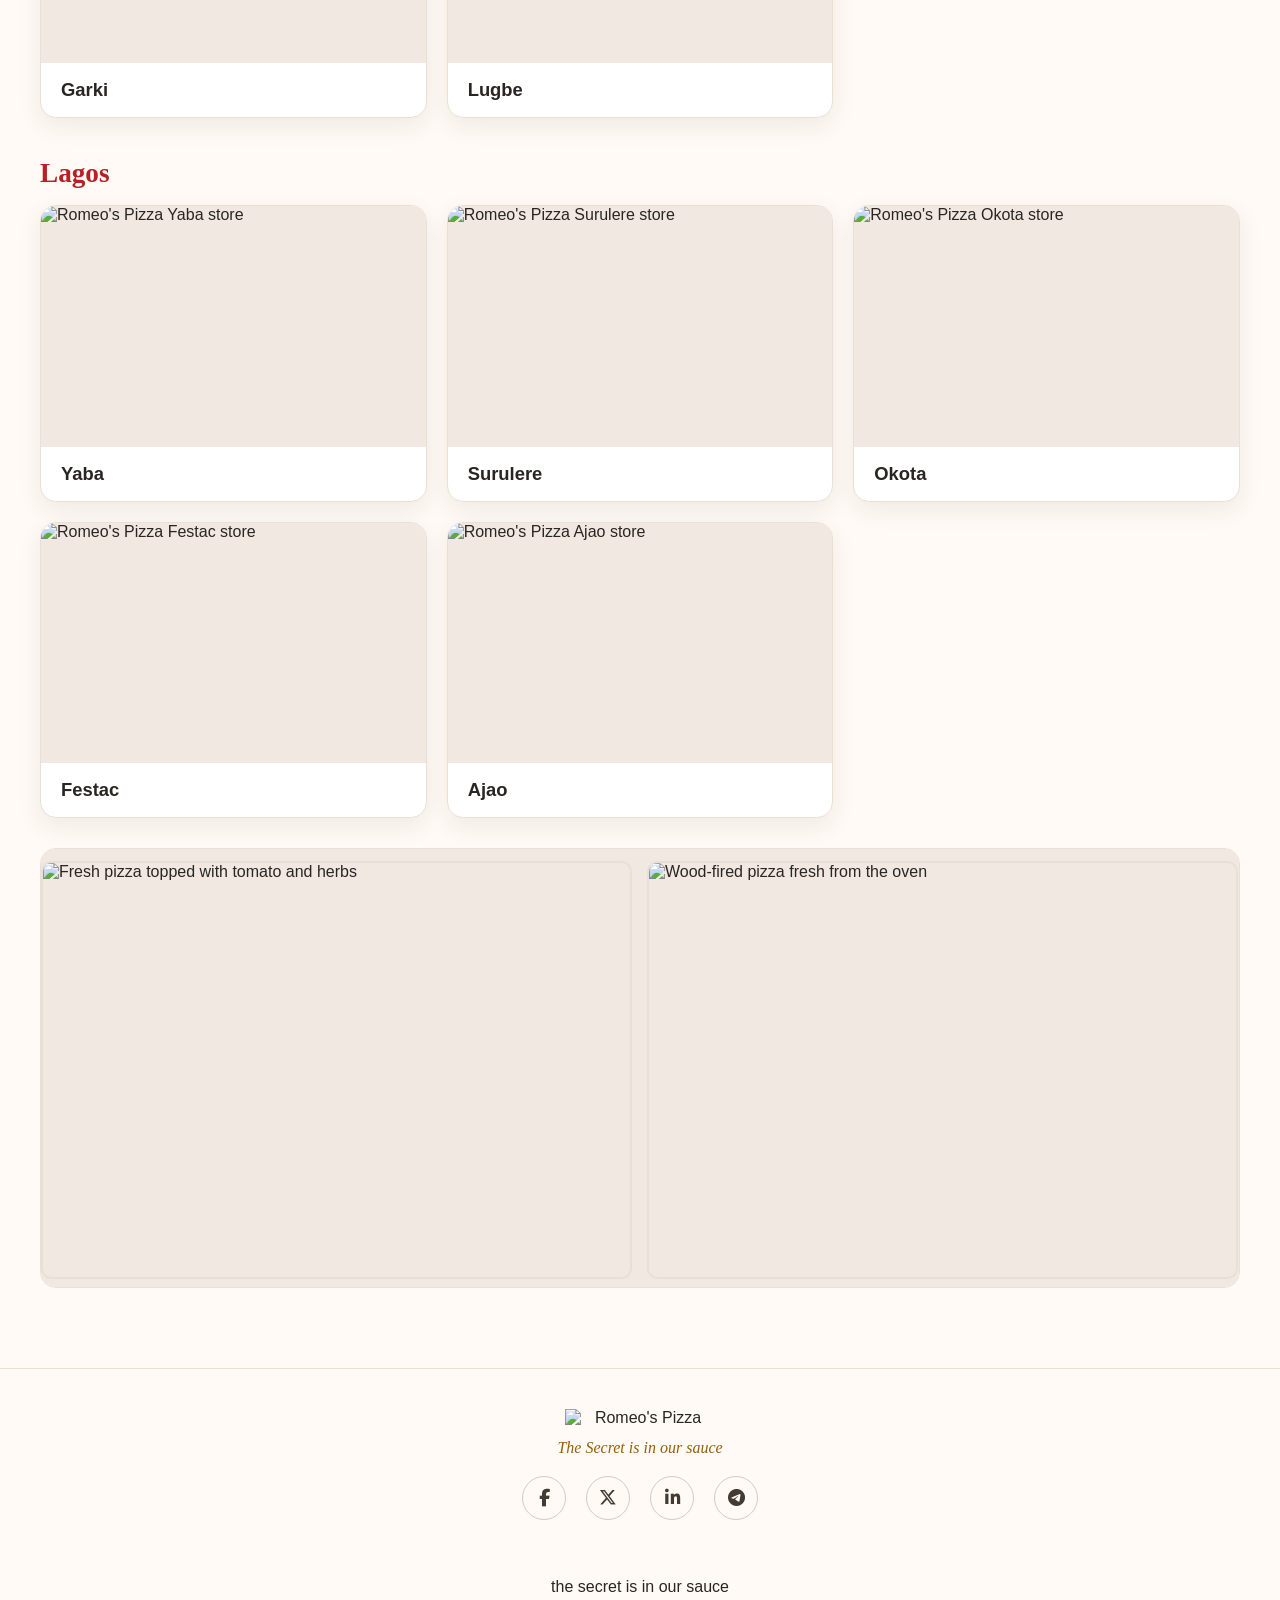
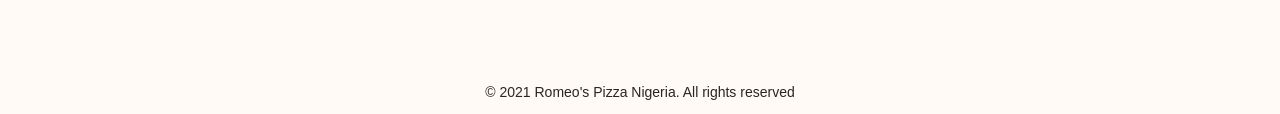
==== commit 8b96369d: "Remove Gwarinpa store section from index.html Removed Gwarinpa store image and heading from the inde" ====
--- a/index.html
+++ b/index.html
@@ -179,14 +179,6 @@
           </article>
           <article class="location-card">
             <img
-              src="https://romeospizza.ng/wp-content/uploads/al_opt_content/IMAGE/romeospizza.ng/wp-content/uploads/2025/02/ROMEOS-GWARINPA-STORE-1536.png.bv.webp"
-              alt="Romeo's Pizza Gwarinpa store"
-              loading="lazy"
-            />
-            <h4>Gwarinpa</h4>
-          </article>
-          <article class="location-card">
-            <img
               src="https://romeospizza.ng/wp-content/uploads/al_opt_content/IMAGE/romeospizza.ng/wp-content/uploads/2025/02/ROMEOS-LUGBE-STORE-1536.png.bv.webp"
               alt="Romeo's Pizza Lugbe store"
               loading="lazy"
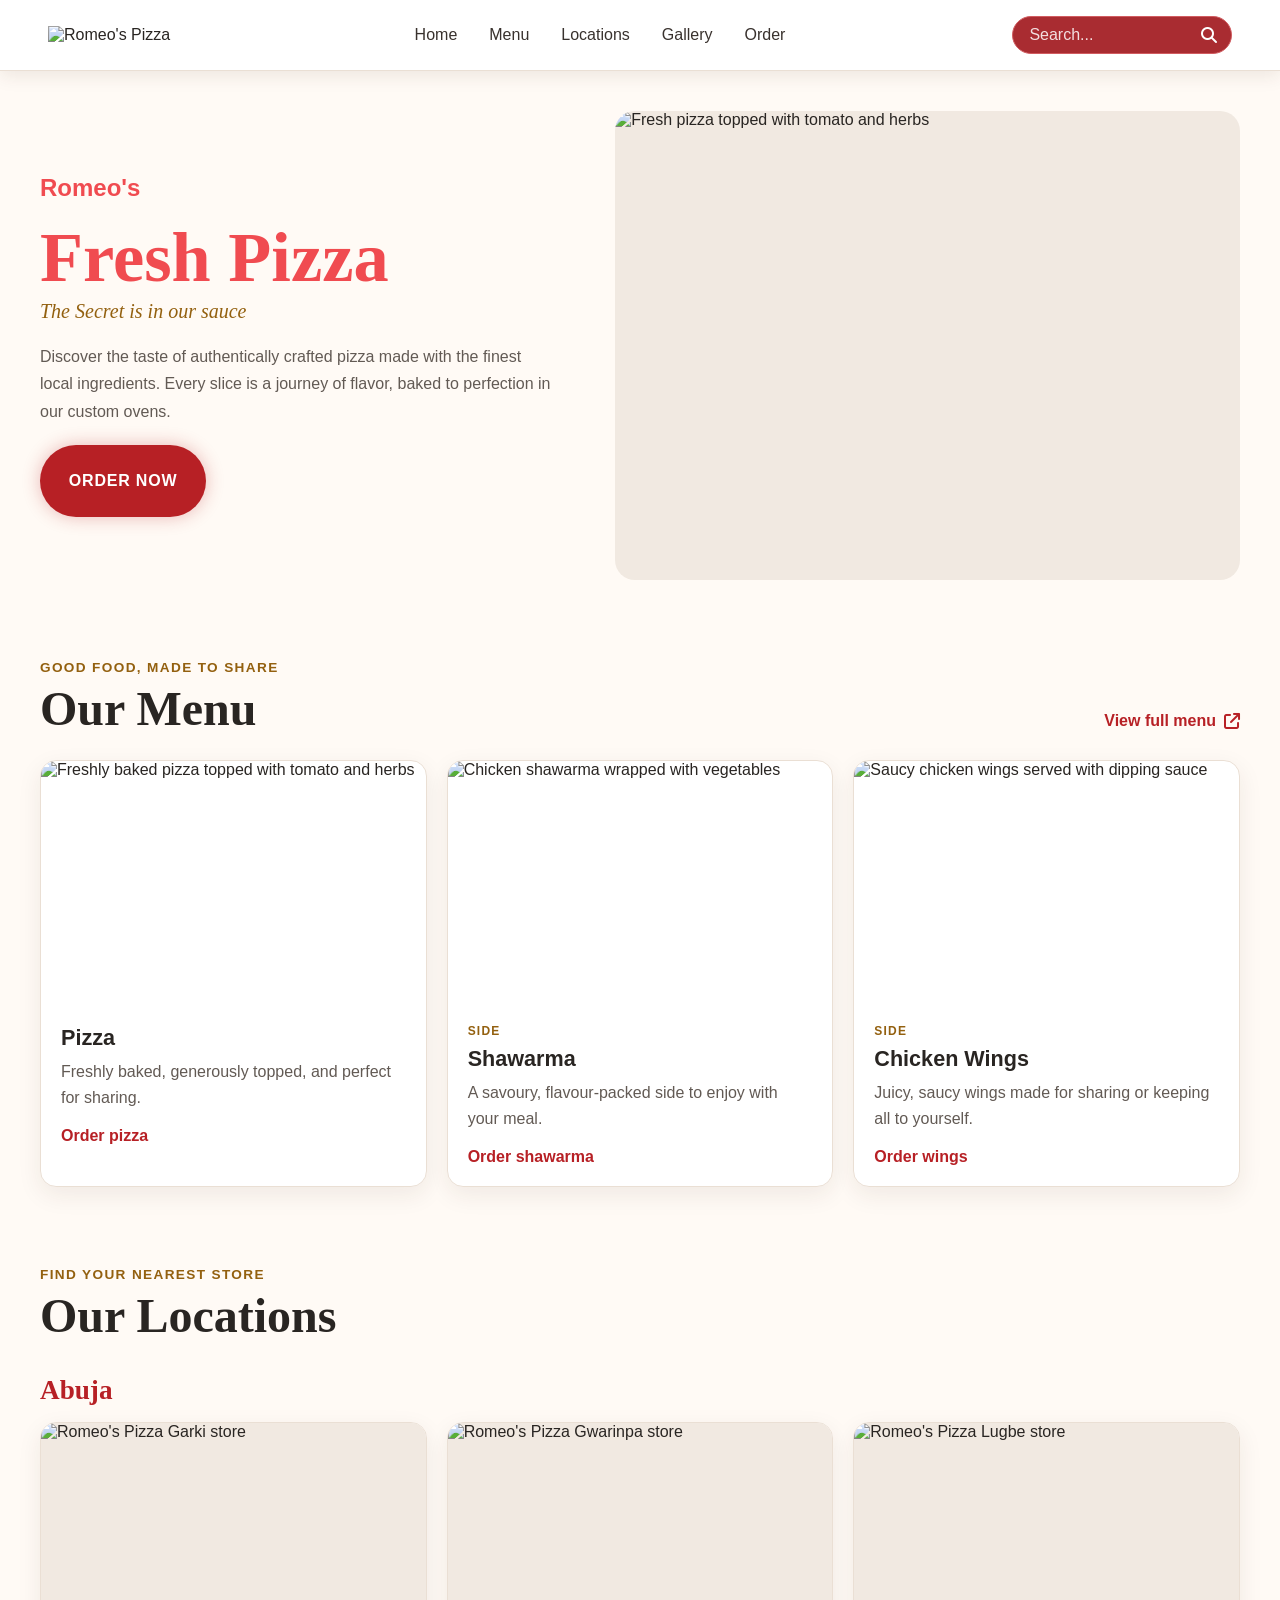
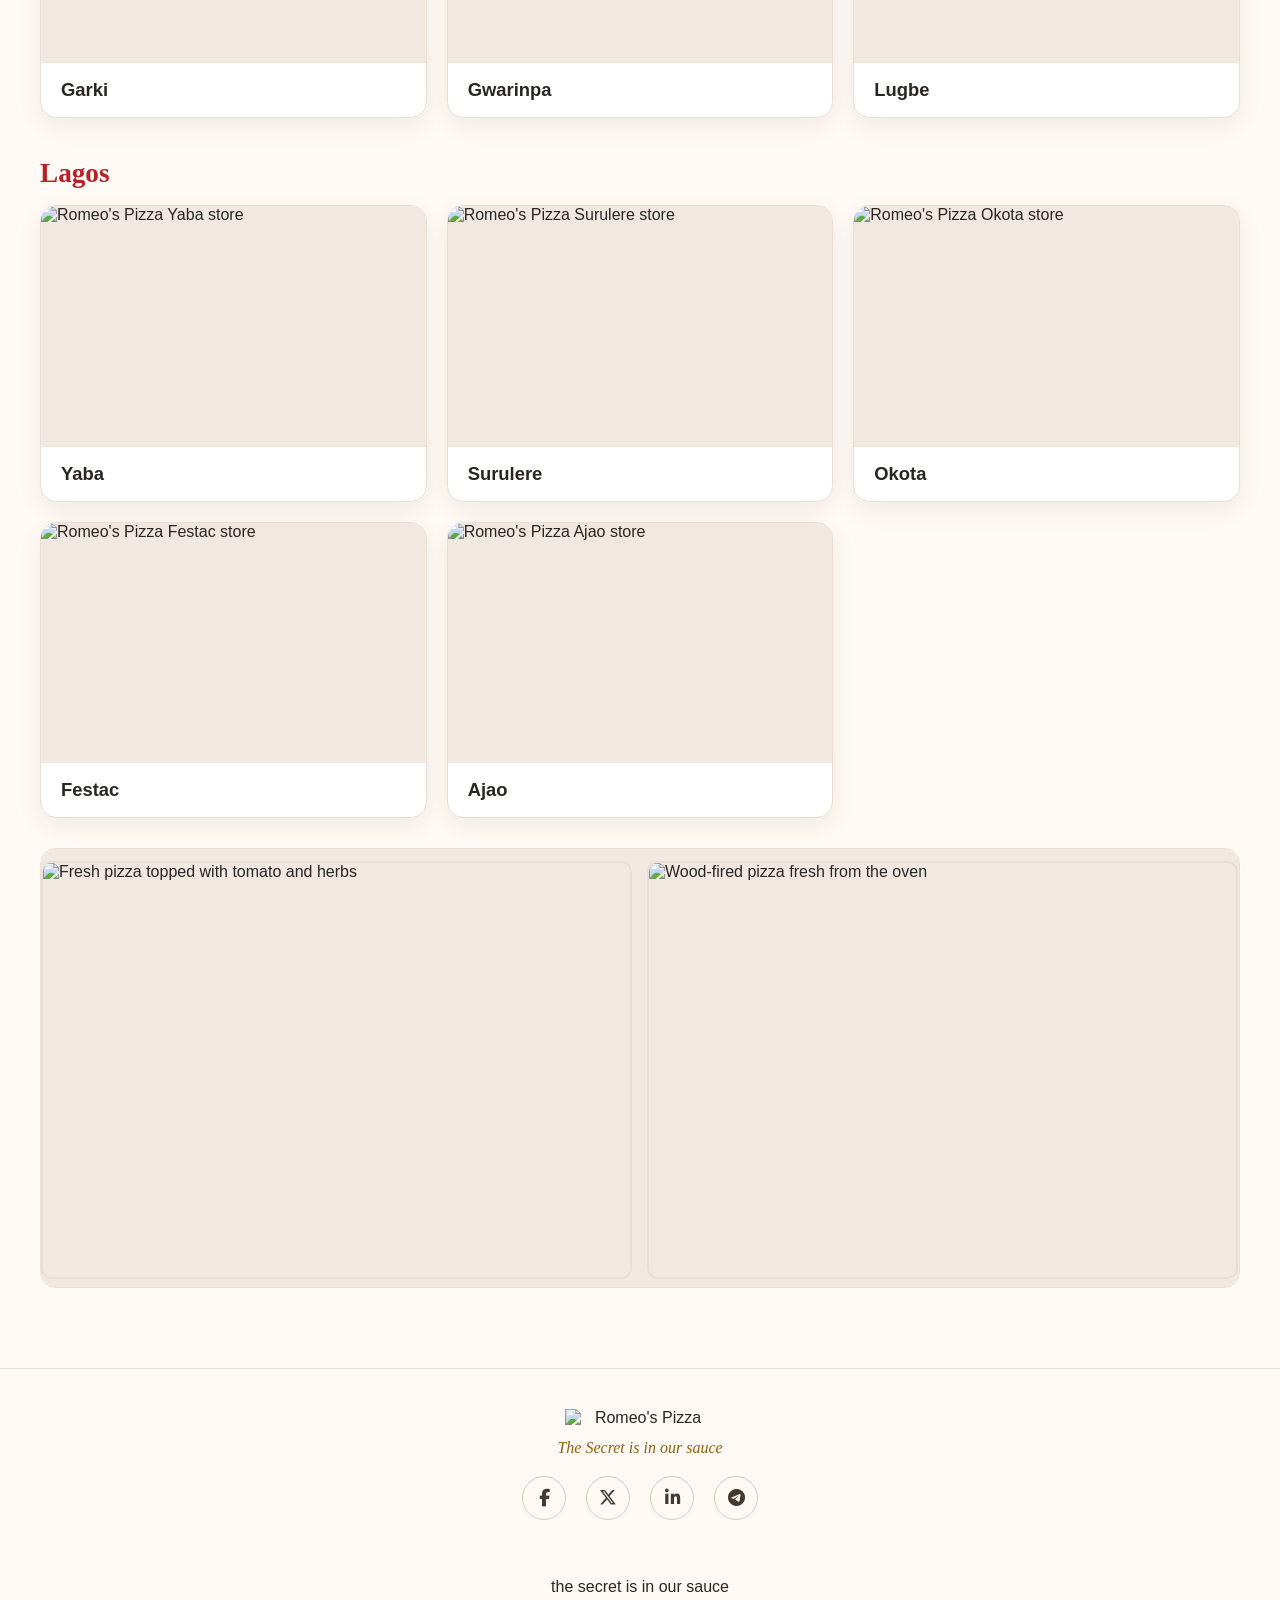
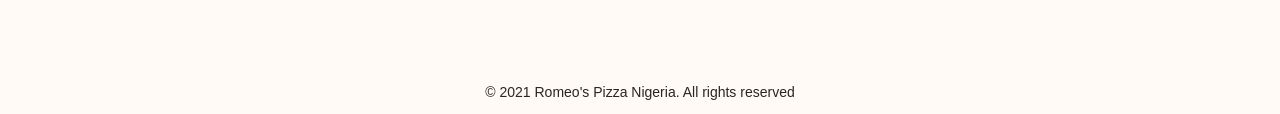
==== commit d2cfcded: "commit on main" ====
--- a/index.html
+++ b/index.html
@@ -32,6 +32,7 @@
         <a href="#home">Home</a>
         <a href="890b.html">Menu</a>
         <a href="#locations">Locations</a>
+        <a href="#deals">Gallery</a>
         <a
           href="https://www.facebook.com/romeospizzang"s
           target="_blank"
@@ -179,6 +180,14 @@
           </article>
           <article class="location-card">
             <img
+              src="https://romeospizza.ng/wp-content/uploads/al_opt_content/IMAGE/romeospizza.ng/wp-content/uploads/2025/02/ROMEOS-GWARINPA-STORE-1536.png.bv.webp"
+              alt="Romeo's Pizza Gwarinpa store"
+              loading="lazy"
+            />
+            <h4>Gwarinpa</h4>
+          </article>
+          <article class="location-card">
+            <img
               src="https://romeospizza.ng/wp-content/uploads/al_opt_content/IMAGE/romeospizza.ng/wp-content/uploads/2025/02/ROMEOS-LUGBE-STORE-1536.png.bv.webp"
               alt="Romeo's Pizza Lugbe store"
               loading="lazy"
@@ -309,7 +318,7 @@
           <i class="fa-brands fa-x-twitter" aria-hidden="true"></i>
         </a>
         <a
-          href="https://www.linkedin.com/company/romeo-s-pizza-nigeria/home"
+          href="https://www.linkedin.com/sharing/share-offsite/?url=https%3A%2F%2Fromeospizza.ng%2Forder-now%2F"
           aria-label="Share on LinkedIn"
           target="_blank"
           rel="noopener noreferrer"
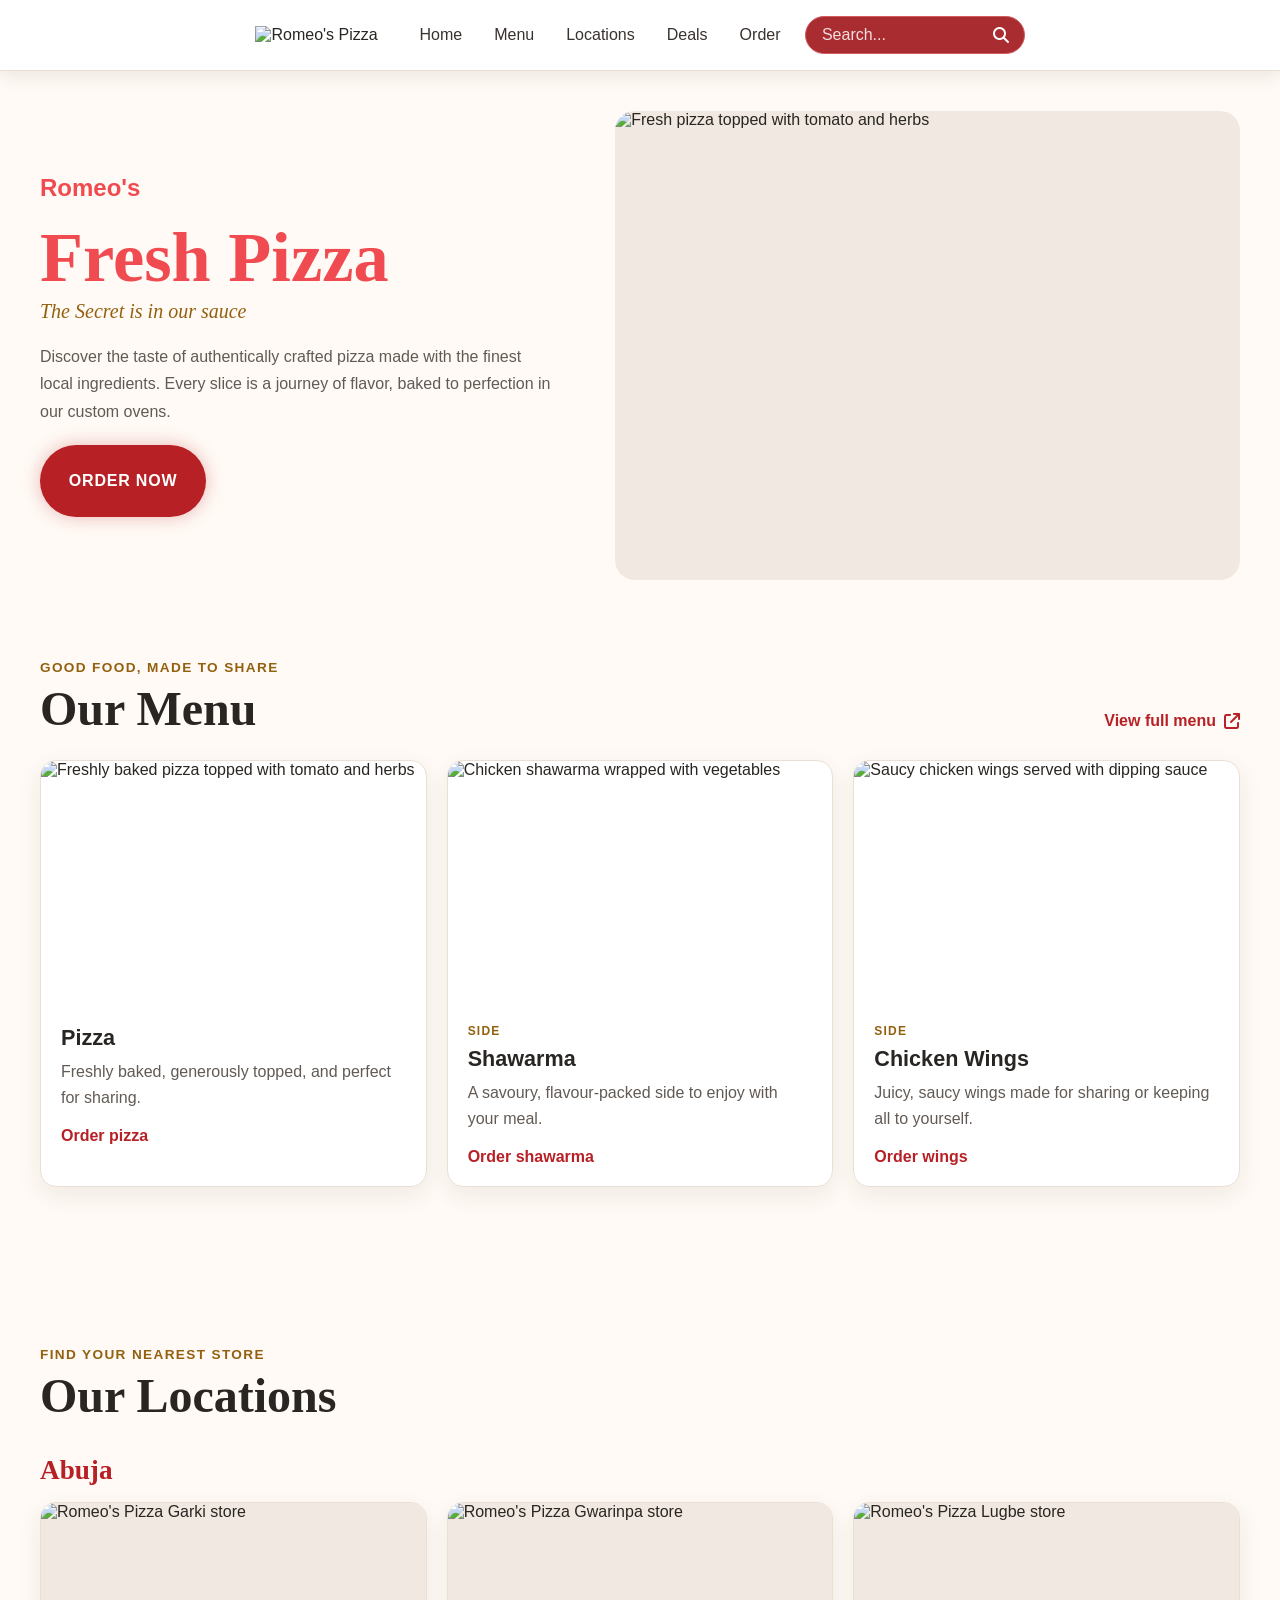
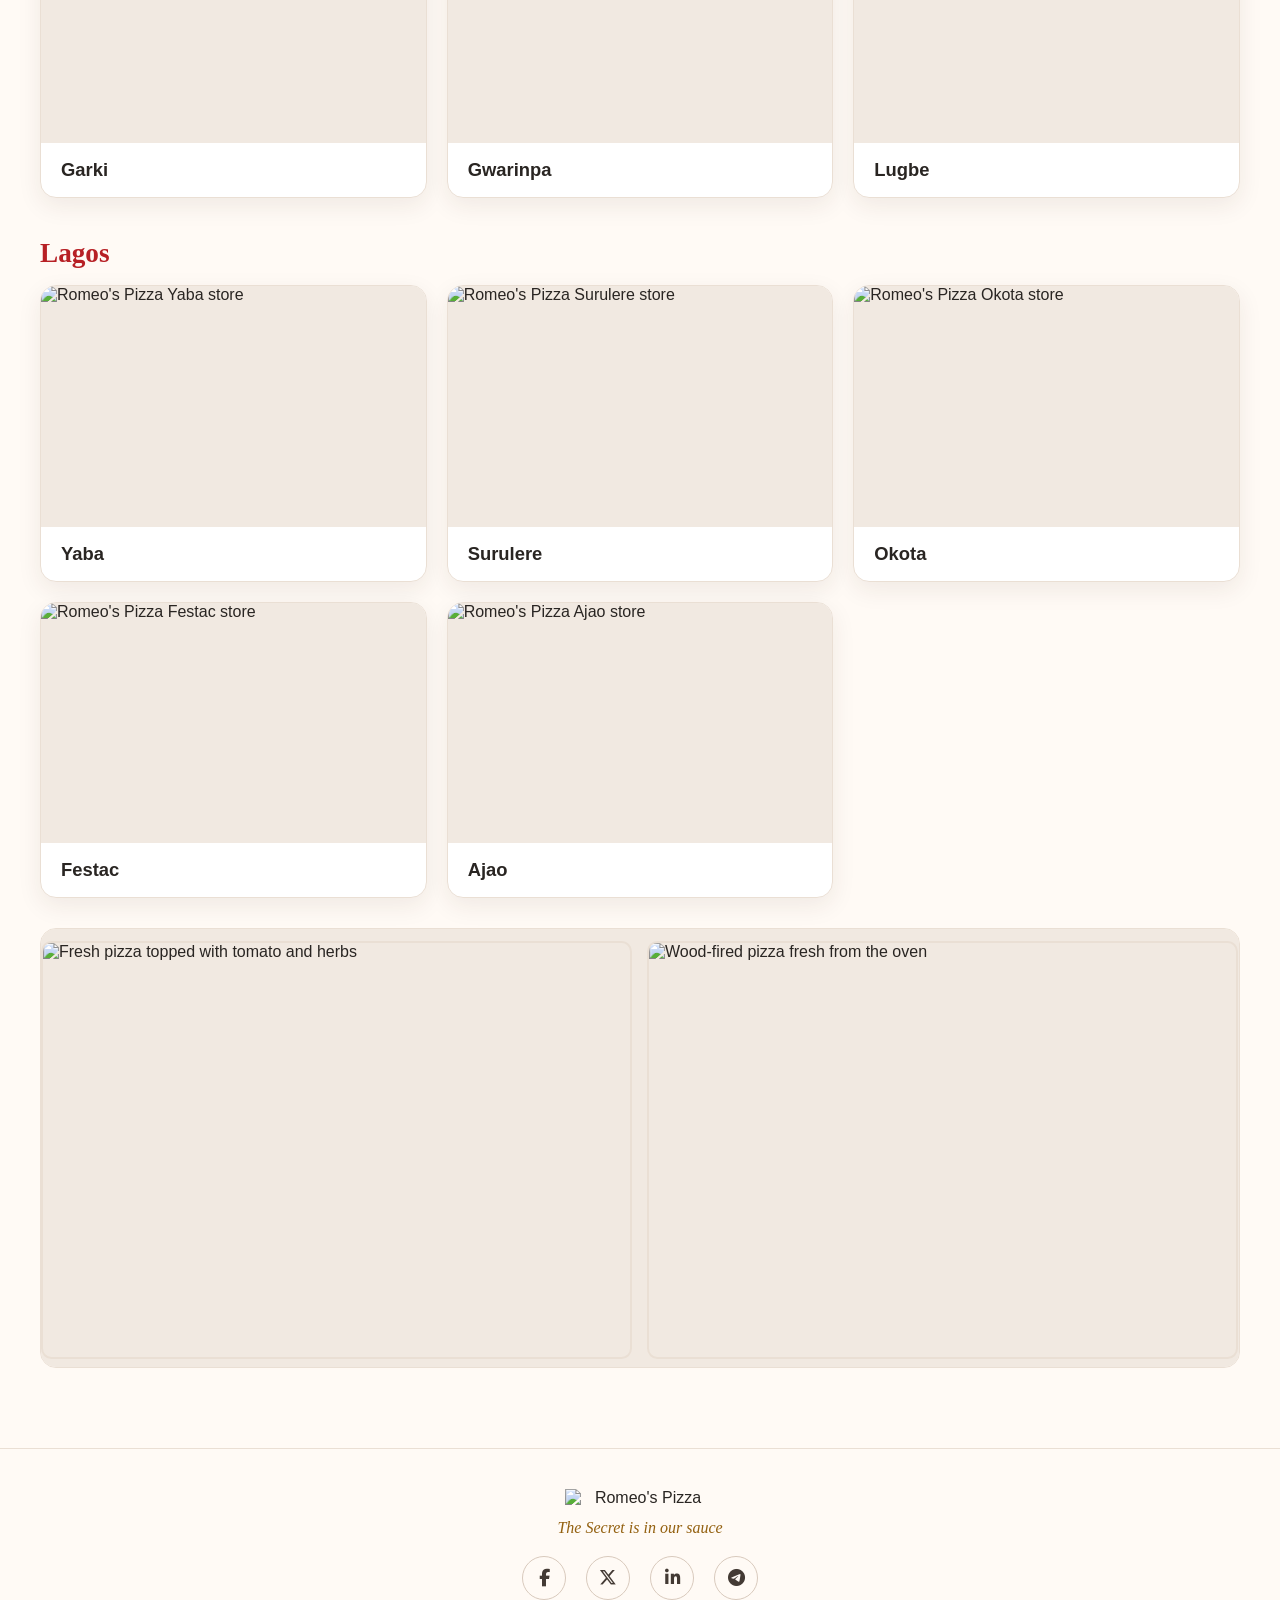
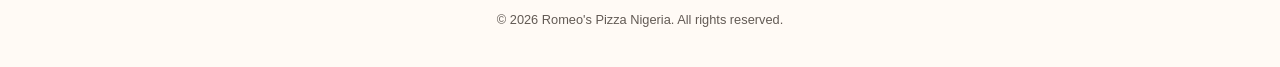
==== commit 842c57b0: "Unify styling across pizza pages Use peter890.css for the menu and deals pages, align shared headers" ====
--- a/index.html
+++ b/index.html
@@ -32,9 +32,9 @@
         <a href="#home">Home</a>
         <a href="890b.html">Menu</a>
         <a href="#locations">Locations</a>
-        <a href="#deals">Gallery</a>
-        <a
-          href="https://www.facebook.com/romeospizzang"s
+        <a href="deals.html"> Deals</a>
+        <a
+          href="https://www.facebook.com/romeospizzang"
           target="_blank"
           rel="noopener noreferrer"
           >Order</a
@@ -333,11 +333,10 @@
         >
           <i class="fa-brands fa-telegram" aria-hidden="true"></i>
         </a>
-      </nav><br /><p>the secret is in our sauce</p>
-    </footer>
-    <br />
-      <p class="footer-text" style="text-align: center; font-size: 14px;">
-        &copy; 2021 Romeo's Pizza Nigeria. All rights reserved</p>
+      </nav>
+      <p class="footer-text">
+        &copy; 2026 Romeo's Pizza Nigeria. All rights reserved.
+      </p>
     </footer>
   </body>
 </html>
--- a/peter890.css
+++ b/peter890.css
@@ -1,6 +1,7 @@
 /* Smooth scrolling supports the page's section links in the navigation. */
 html {
   scroll-behavior: smooth;
+  scroll-padding-top: 6rem;
 }
 
 body {
@@ -21,7 +22,7 @@
   /* Keep the main navigation visible as visitors move down the home page. */
   display: flex;
   align-items: center;
-  justify-content: space-between;
+  justify-content: center;
   gap: 1.5rem;
   position: sticky;
   top: 0;
@@ -231,7 +232,7 @@
   /* Shared centered container for the menu preview and location sections. */
   width: min(1200px, calc(100% - 3rem));
   margin: 5rem auto 0;
-  scroll-margin-top: 2rem;
+  scroll-margin-top: 6rem;
   box-sizing: border-box;
 }
 
@@ -511,7 +512,7 @@
   /* Tablet layout: stack the hero and reduce the preview grid to two columns. */
   .nav-bar {
     flex-wrap: wrap;
-    justify-content: space-between;
+    justify-content: center;
     padding: 0.85rem 1.25rem;
   }
 
@@ -641,7 +642,7 @@
   /* Respect the visitor's system preference for less animated movement. */
   html,
   .pizza-family {
-    scroll-behavior: smooth;
+    scroll-behavior: auto;
   }
 
   *,
@@ -657,3 +658,603 @@
     transform: none;
   }
 }
+
+.menu-hero {
+  display: grid;
+  grid-template-columns: minmax(0, 0.9fr) minmax(0, 1.1fr);
+  align-items: center;
+  gap: clamp(2rem, 6vw, 5rem);
+  width: min(1200px, calc(100% - 3rem));
+  margin: 2.5rem auto 0;
+  scroll-margin-top: 6rem;
+}
+
+.hero-copy {
+  display: grid;
+  justify-items: start;
+  gap: 1.25rem;
+}
+
+.menu-hero .breadcrumb,
+.deals-hero .breadcrumb {
+  margin: 0;
+  color: #625a54;
+  font-size: 0.9rem;
+}
+
+.menu-hero .breadcrumb a,
+.deals-hero .breadcrumb a {
+  color: #b72025;
+}
+
+.section-label {
+  margin: 0;
+  color: #93600f;
+  font-size: 0.85rem;
+  font-weight: 700;
+  letter-spacing: 0.1em;
+  text-transform: uppercase;
+}
+
+.menu-hero h1 {
+  margin: 0;
+  color: #f04b50;
+  font-family: Georgia, "Times New Roman", Times, serif;
+  font-size: clamp(3rem, 6vw, 5rem);
+  line-height: 1;
+}
+
+.hero-motto {
+  margin: -0.75rem 0 0;
+  color: #93600f;
+  font-family: Georgia, "Times New Roman", Times, serif;
+  font-size: 1.25rem;
+  font-style: italic;
+}
+
+.menu-hero .hero-description {
+  max-width: 32rem;
+  margin: 0;
+  color: #625a54;
+  font-size: 1rem;
+  line-height: 1.7;
+}
+
+.hero-image {
+  min-width: 0;
+  overflow: hidden;
+  aspect-ratio: 4 / 3;
+  border-radius: 1.25rem;
+  background: #f1e9e1;
+  transition:
+    transform 0.4s cubic-bezier(0.165, 0.84, 0.44, 1),
+    box-shadow 0.4s cubic-bezier(0.165, 0.84, 0.44, 1);
+}
+
+.hero-image:hover {
+  transform: translateY(-6px);
+  box-shadow: 0 16px 36px rgb(67 43 23 / 15%);
+}
+
+.hero-image img {
+  display: block;
+  width: 100%;
+  height: 100%;
+  object-fit: cover;
+  transition: transform 0.5s ease;
+}
+
+.hero-image:hover img {
+  transform: scale(1.04);
+}
+
+.menu-button {
+  display: inline-flex;
+  align-items: center;
+  justify-content: center;
+  min-height: 48px;
+  padding: 0.75rem 1.8rem;
+  border: 1px solid #b72025;
+  border-radius: 999px;
+  background: #b72025;
+  box-shadow: 0 0 18px rgb(183 32 37 / 30%);
+  color: #fff;
+  font-size: 0.9rem;
+  font-weight: 700;
+  letter-spacing: 0.05em;
+  transition:
+    background-color 0.2s ease,
+    transform 0.2s ease,
+    box-shadow 0.2s ease;
+}
+
+.menu-button:hover {
+  transform: translateY(-2px);
+  border-color: #96161a;
+  background: #96161a;
+  box-shadow: 0 6px 20px rgb(183 32 37 / 45%);
+}
+
+.menu-button:focus-visible,
+.footer-nav a:focus-visible {
+  outline: 2px solid #b72025;
+  outline-offset: 4px;
+}
+
+.menu-section {
+  padding-bottom: 5rem;
+}
+
+.special-section {
+  border-top: 1px solid #eadfd4;
+  border-bottom: 1px solid #eadfd4;
+}
+
+.section-heading {
+  margin-bottom: 2.8rem;
+  text-align: center;
+}
+
+.section-heading h2 {
+  margin: 0 0 0.75rem;
+  color: #292522;
+  font-family: Georgia, "Times New Roman", Times, serif;
+  font-size: clamp(2.2rem, 4vw, 3rem);
+  line-height: 1.2;
+}
+
+.section-heading > p:last-child {
+  margin: 0;
+  color: #625a54;
+}
+
+.pizza-grid {
+  display: grid;
+  grid-template-columns: repeat(3, minmax(0, 1fr));
+  align-items: stretch;
+  gap: 1.25rem;
+}
+
+.pizza-card {
+  display: flex;
+  min-width: 0;
+  flex-direction: column;
+  overflow: hidden;
+  border: 1px solid #eadfd4;
+  border-radius: 1rem;
+  background: #fff;
+  box-shadow: 0 8px 24px rgb(67 43 23 / 8%);
+  transition:
+    transform 0.4s cubic-bezier(0.165, 0.84, 0.44, 1),
+    box-shadow 0.4s cubic-bezier(0.165, 0.84, 0.44, 1);
+}
+
+.pizza-card:hover {
+  transform: translateY(-8px);
+  box-shadow: 0 20px 40px rgb(67 43 23 / 16%);
+}
+
+.pizza-image {
+  display: block;
+  width: 100%;
+  aspect-ratio: 16 / 10;
+  background: #f1e9e1;
+  object-fit: cover;
+  transition: transform 0.4s ease;
+}
+
+.pizza-card:hover .pizza-image {
+  transform: scale(1.04);
+}
+
+.pizza-info {
+  display: flex;
+  flex: 1;
+  flex-direction: column;
+  align-items: flex-start;
+  padding: 1.5rem;
+}
+
+.pizza-info h3 {
+  margin: 0 0 0.75rem;
+  color: #292522;
+  font-family: Georgia, "Times New Roman", Times, serif;
+  font-size: 1.3rem;
+  line-height: 1.3;
+}
+
+.pizza-info > p {
+  flex: 1;
+  margin: 0 0 1.5rem;
+  color: #625a54;
+  font-size: 0.9rem;
+  line-height: 1.8;
+}
+
+.pizza-bottom {
+  display: flex;
+  width: 100%;
+  align-items: center;
+  justify-content: space-between;
+  flex-wrap: wrap;
+  gap: 0.9rem;
+  margin-top: auto;
+  padding-top: 1.1rem;
+  border-top: 1px solid #eadfd4;
+}
+
+.price {
+  color: #93600f;
+  font-size: 0.95rem;
+  font-weight: 800;
+}
+
+.extra-section {
+  margin-top: 0;
+  padding: 5rem max(1.5rem, calc((100% - 1200px) / 2));
+  border-top: 1px solid #eadfd4;
+  background: #f1e9e1;
+  text-align: center;
+}
+
+.extra-section h2 {
+  margin: 0 0 0.75rem;
+  color: #292522;
+  font-family: Georgia, "Times New Roman", Times, serif;
+  font-size: clamp(2.2rem, 4vw, 3rem);
+}
+
+.extra-section p {
+  margin: 0 0 1.5rem;
+  color: #625a54;
+}
+
+.footer {
+  padding: 2.5rem 1.5rem;
+  border-top: 1px solid #eadfd4;
+  background: #fffaf5;
+}
+
+.footer-content {
+  display: flex;
+  max-width: 1200px;
+  flex-direction: column;
+  align-items: center;
+  margin: 0 auto;
+  text-align: center;
+}
+
+.footer-content > p:first-of-type {
+  margin: 0.75rem 0 1.5rem;
+  color: #93600f;
+  font-family: Georgia, "Times New Roman", Times, serif;
+  font-style: italic;
+}
+
+.footer-nav {
+  display: flex;
+  justify-content: center;
+  flex-wrap: wrap;
+  gap: 1.5rem;
+  margin-bottom: 1.75rem;
+}
+
+.footer-nav a {
+  color: #39322e;
+  font-size: 0.9rem;
+  transition: color 0.2s ease;
+}
+
+.footer-nav a:hover {
+  color: #b72025;
+}
+
+.footer-text {
+  margin: 0;
+  color: #625a54;
+  font-size: 0.8rem;
+}
+
+.deals-hero {
+  display: flex;
+  min-height: 300px;
+  align-items: center;
+  justify-content: center;
+  padding: 4rem 1.5rem;
+  background:
+    linear-gradient(rgb(41 37 34 / 72%), rgb(41 37 34 / 86%)),
+    url("https://romeospizza.ng/wp-content/uploads/al_opt_content/IMAGE/romeospizza.ng/wp-content/uploads/2025/12/FESTIVE-BOX-COMBO-1536.png.bv.webp")
+      center / cover;
+  text-align: center;
+}
+
+.deals-hero .hero-content {
+  width: 100%;
+  max-width: 850px;
+}
+
+.small-heading {
+  margin: 0;
+  color: #f04b50;
+  font-size: 0.8rem;
+  font-weight: 800;
+  letter-spacing: 0.18em;
+}
+
+.deals-hero h1 {
+  margin: 0.75rem 0;
+  color: #fff;
+  font-family: Georgia, "Times New Roman", Times, serif;
+  font-size: clamp(2.5rem, 6vw, 4.25rem);
+  line-height: 1.15;
+}
+
+.deals-hero h1 span,
+.deals-intro h2 span,
+.bottom-promo h2 span {
+  color: #f04b50;
+}
+
+.deals-hero .hero-description {
+  margin: 0 0 1.25rem;
+  color: #f1e9e1;
+  font-size: 1.05rem;
+}
+
+.deals-hero .breadcrumb {
+  color: #eadfd4;
+}
+
+.deals-hero .breadcrumb a {
+  color: #fff;
+}
+
+.deals-intro {
+  max-width: 850px;
+  margin: 0 auto;
+  padding: 4.5rem 1.5rem 3rem;
+  text-align: center;
+}
+
+.deals-intro h2,
+.bottom-promo h2 {
+  margin: 0.75rem 0 1.1rem;
+  color: #292522;
+  font-family: Georgia, "Times New Roman", Times, serif;
+  font-size: clamp(1.7rem, 4vw, 2.5rem);
+  line-height: 1.25;
+}
+
+.deals-intro > p:last-child,
+.bottom-promo > p:not(.section-label) {
+  margin: 0;
+  color: #625a54;
+  line-height: 1.8;
+}
+
+.deals-container {
+  display: grid;
+  width: min(1400px, calc(100% - 3rem));
+  grid-template-columns: repeat(3, minmax(0, 1fr));
+  align-items: start;
+  gap: 1.5rem;
+  margin: 0 auto;
+  padding: 0 0 5rem;
+}
+
+.deal-card {
+  min-width: 0;
+  overflow: hidden;
+  border: 1px solid #eadfd4;
+  border-radius: 1rem;
+  background: #fff;
+  box-shadow: 0 8px 24px rgb(67 43 23 / 8%);
+  transition:
+    transform 0.4s cubic-bezier(0.165, 0.84, 0.44, 1),
+    box-shadow 0.4s cubic-bezier(0.165, 0.84, 0.44, 1);
+}
+
+.deal-card:hover {
+  transform: translateY(-8px);
+  box-shadow: 0 20px 40px rgb(67 43 23 / 16%);
+}
+
+.deal-image {
+  display: flex;
+  width: 100%;
+  align-items: center;
+  justify-content: center;
+  overflow: hidden;
+  aspect-ratio: 4 / 3;
+  padding: 0.75rem;
+  background: #f1e9e1;
+}
+
+.deal-image img {
+  display: block;
+  width: 100%;
+  height: 100%;
+  object-fit: contain;
+  object-position: center;
+}
+
+.deal-details {
+  padding: 1.4rem;
+}
+
+.deal-category {
+  margin: 0 0 0.5rem;
+  color: #93600f;
+  font-size: 0.75rem;
+  font-weight: 800;
+  letter-spacing: 0.1em;
+}
+
+.deal-details h3 {
+  margin: 0 0 0.75rem;
+  color: #292522;
+  font-family: Georgia, "Times New Roman", Times, serif;
+  font-size: 1.4rem;
+  line-height: 1.3;
+}
+
+.deal-description {
+  min-height: 4.5rem;
+  margin: 0;
+  color: #625a54;
+  font-size: 0.9rem;
+  line-height: 1.8;
+}
+
+.deal-price {
+  margin: 1.1rem 0;
+  color: #b72025;
+  font-size: 1.65rem;
+  font-weight: 800;
+}
+
+.image-only-deal .deal-image {
+  aspect-ratio: 4 / 3;
+}
+
+.bottom-promo {
+  padding: 4.5rem 1.5rem;
+  border-top: 1px solid #eadfd4;
+  background: #f1e9e1;
+  text-align: center;
+}
+
+.bottom-promo > p:not(.section-label) {
+  margin-bottom: 1.5rem;
+}
+
+.nav-links a.active,
+.nav-links a[aria-current="page"] {
+  color: #b72025;
+}
+
+@media (max-width: 1024px) {
+  .pizza-grid,
+  .deals-container {
+    grid-template-columns: repeat(2, minmax(0, 1fr));
+  }
+}
+
+@media (max-width: 800px) {
+  .menu-hero {
+    grid-template-columns: 1fr;
+    gap: 2rem;
+    width: calc(100% - 2rem);
+    margin-top: 1.5rem;
+  }
+
+  .hero-copy {
+    justify-items: center;
+    text-align: center;
+  }
+
+  .hero-image {
+    width: min(100%, 620px);
+    margin: 0 auto;
+  }
+
+  .pizza-grid {
+    gap: 1.1rem;
+  }
+
+  .pizza-info {
+    padding: 1.25rem;
+  }
+
+  .deals-container {
+    width: calc(100% - 2rem);
+  }
+}
+
+@media (max-width: 650px) {
+  .pizza-grid,
+  .deals-container {
+    grid-template-columns: minmax(0, 1fr);
+  }
+
+  .menu-section {
+    width: calc(100% - 2rem);
+    margin-top: 3.5rem;
+    padding-bottom: 3.5rem;
+  }
+
+  .section-heading {
+    margin-bottom: 1.9rem;
+  }
+
+  .pizza-bottom {
+    gap: 0.75rem;
+  }
+
+  .deals-hero {
+    min-height: 250px;
+    padding: 3rem 1.1rem;
+  }
+
+  .deals-intro {
+    padding: 3.2rem 1.25rem 2rem;
+  }
+
+  .deals-container {
+    padding-bottom: 3.5rem;
+  }
+
+  .deal-description {
+    min-height: 0;
+  }
+
+  .bottom-promo {
+    padding: 3.5rem 1.25rem;
+  }
+
+  .footer-nav {
+    gap: 1rem;
+  }
+}
+
+@media (max-width: 520px) {
+  .menu-hero {
+    width: calc(100% - 2rem);
+  }
+
+  .pizza-info {
+    padding: 1.1rem;
+  }
+}
+
+@media (max-width: 380px) {
+  .pizza-bottom {
+    align-items: flex-start;
+    flex-direction: column;
+  }
+
+  .pizza-bottom .order-button {
+    width: 100%;
+  }
+
+  .deal-details {
+    padding: 1rem;
+  }
+}
+
+@media (prefers-reduced-motion: reduce) {
+  .menu-hero *,
+  .pizza-card,
+  .pizza-image,
+  .deal-card {
+    transition-duration: 0.01ms !important;
+  }
+
+  .pizza-card:hover,
+  .pizza-card:hover .pizza-image,
+  .deal-card:hover,
+  .hero-image:hover,
+  .hero-image:hover img {
+    transform: none;
+  }
+}
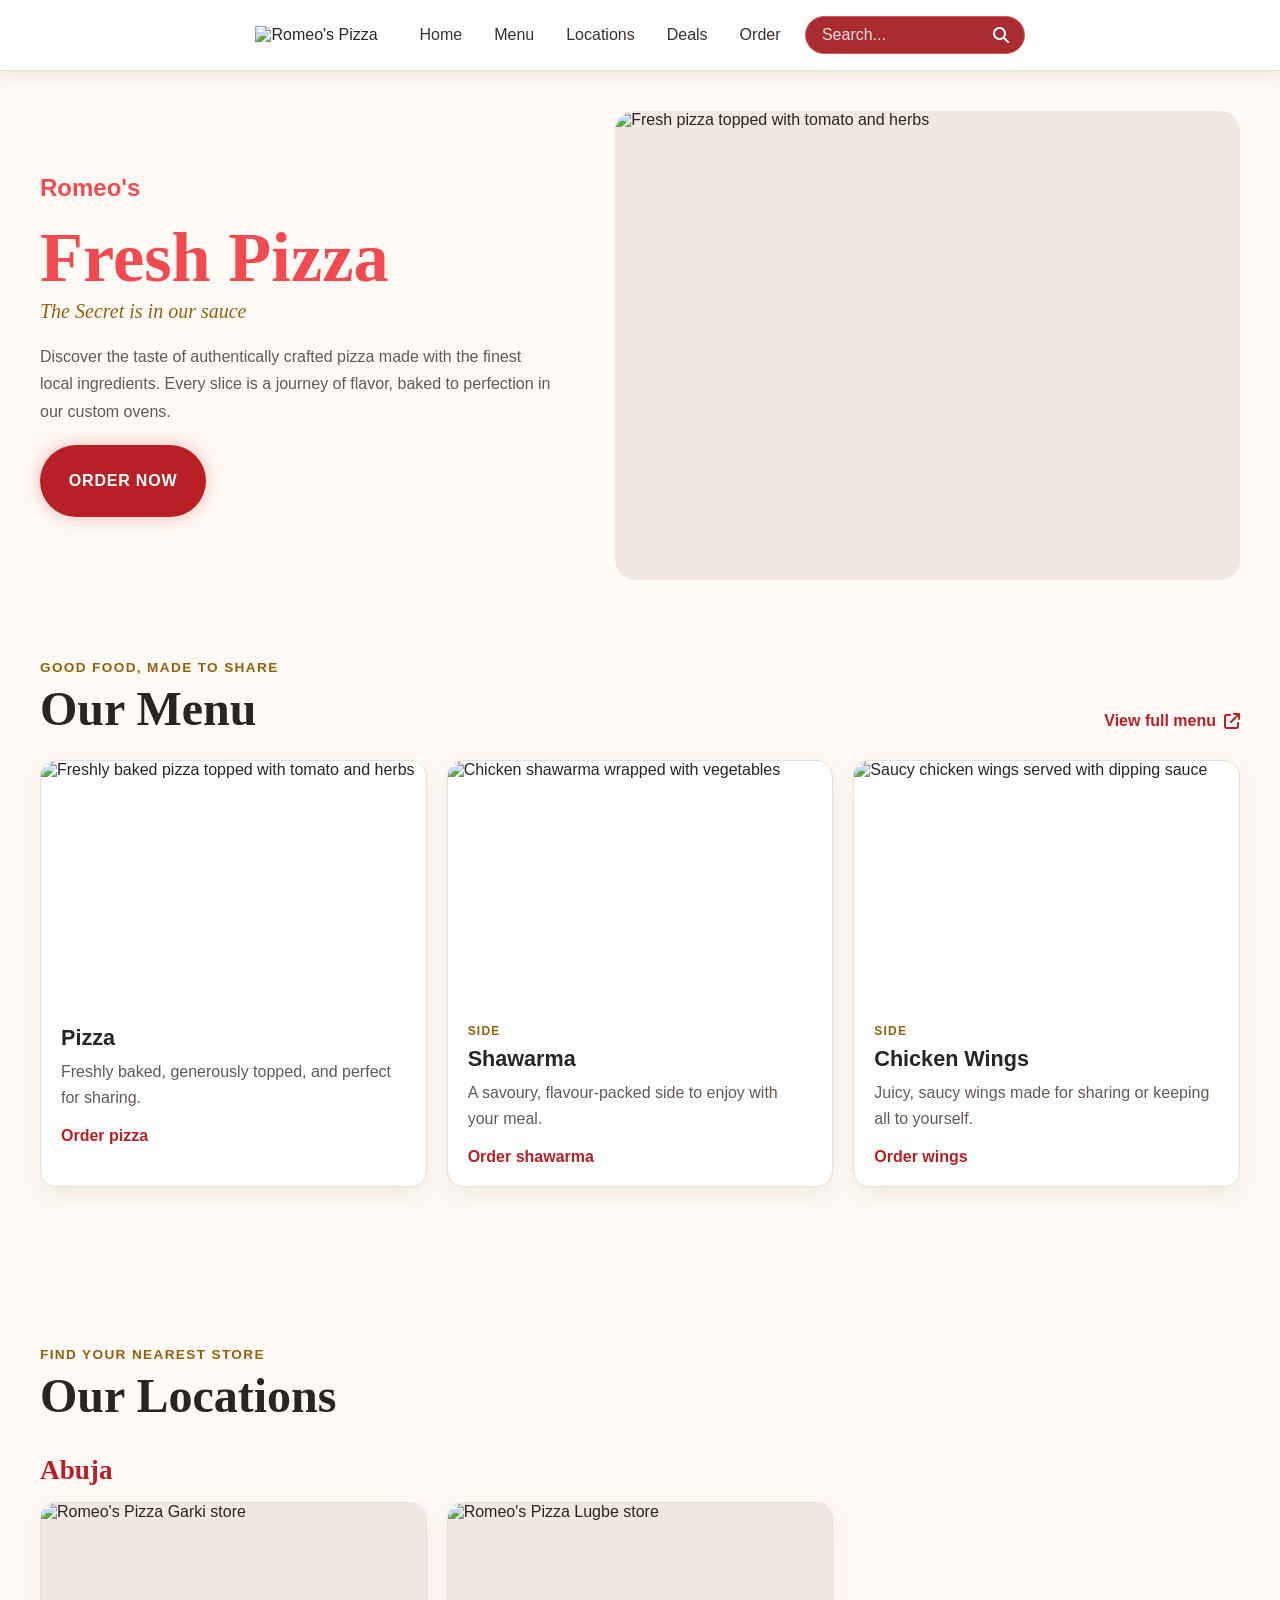
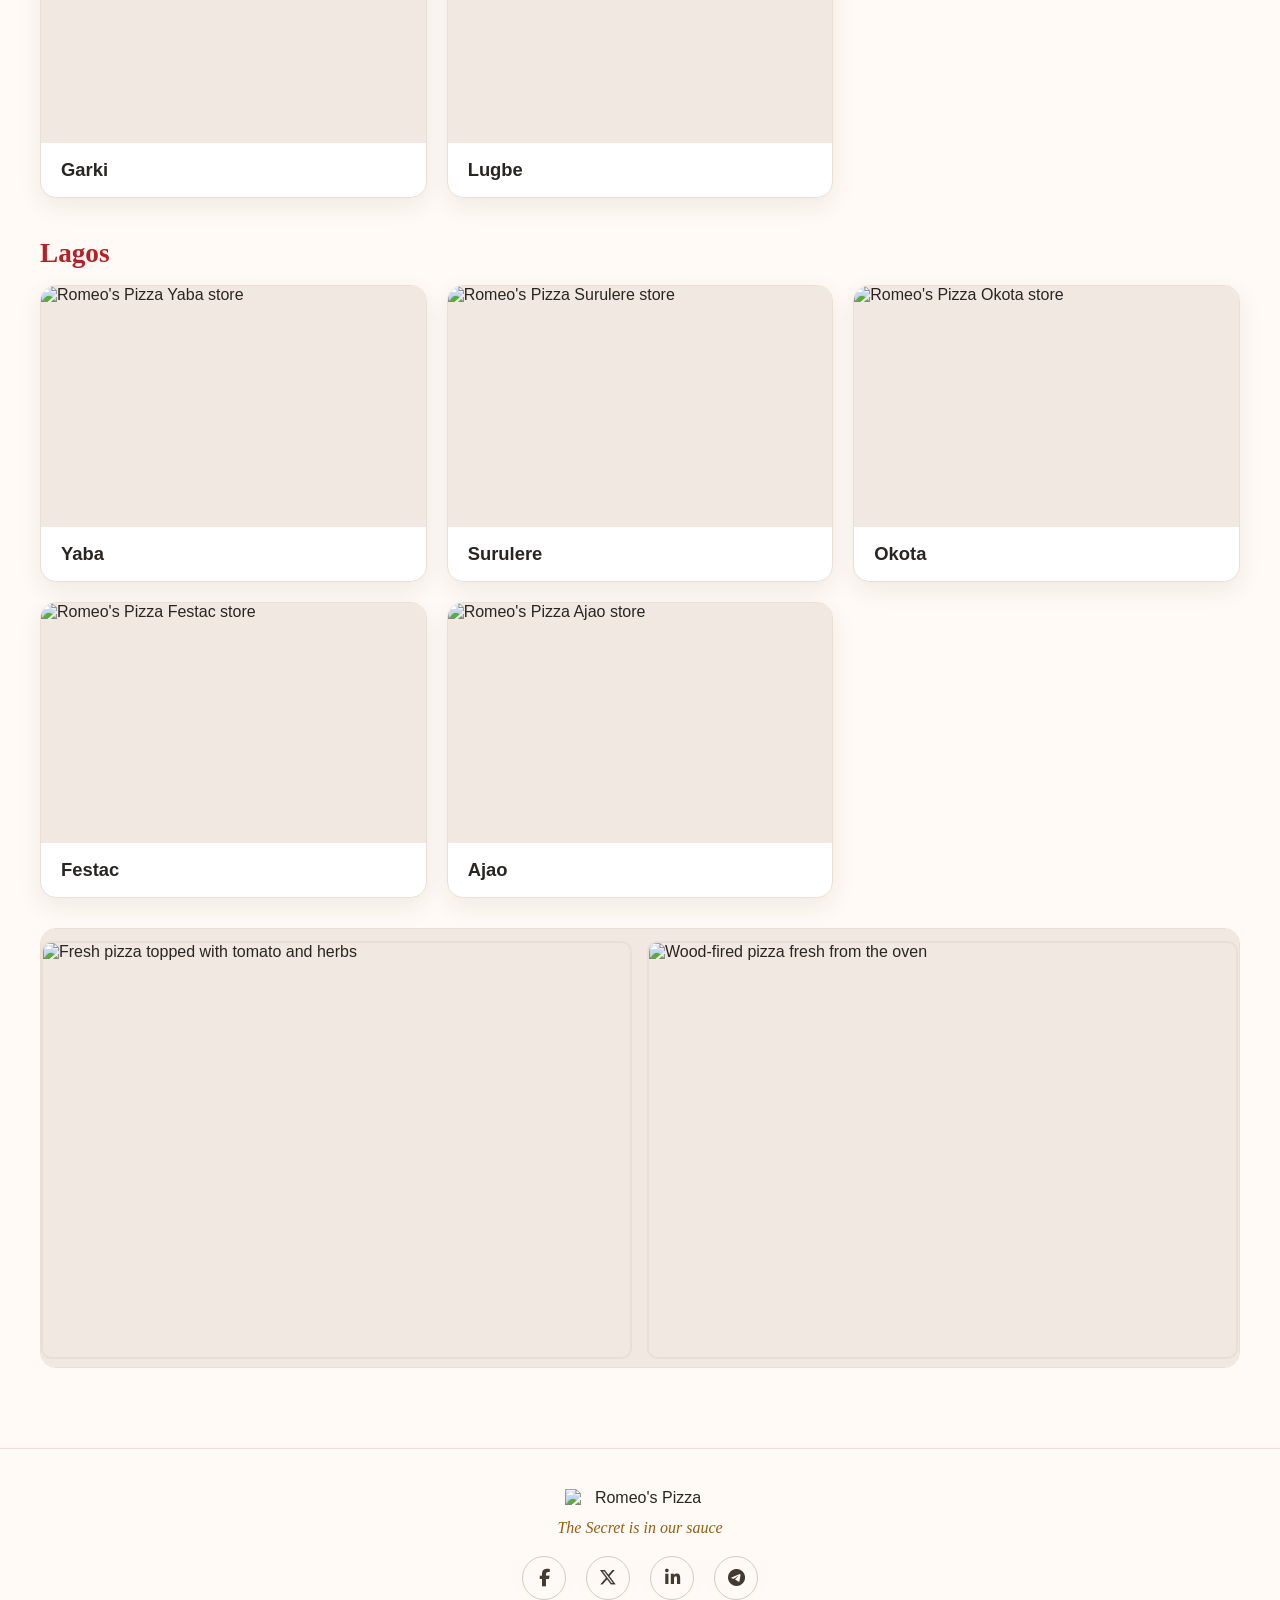
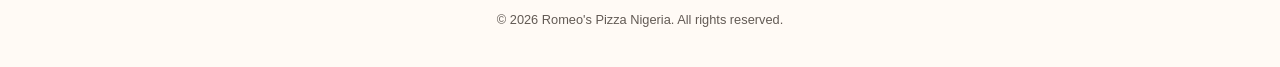
==== commit 0a85049b: "Merge latest origin/main into main Preserve the shared page styling, align navigation destinations, " ====
--- a/index.html
+++ b/index.html
@@ -32,7 +32,7 @@
         <a href="#home">Home</a>
         <a href="890b.html">Menu</a>
         <a href="#locations">Locations</a>
-        <a href="deals.html"> Deals</a>
+        <a href="pizzadeals.html">Deals</a>
         <a
           href="https://www.facebook.com/romeospizzang"
           target="_blank"
@@ -180,14 +180,6 @@
           </article>
           <article class="location-card">
             <img
-              src="https://romeospizza.ng/wp-content/uploads/al_opt_content/IMAGE/romeospizza.ng/wp-content/uploads/2025/02/ROMEOS-GWARINPA-STORE-1536.png.bv.webp"
-              alt="Romeo's Pizza Gwarinpa store"
-              loading="lazy"
-            />
-            <h4>Gwarinpa</h4>
-          </article>
-          <article class="location-card">
-            <img
               src="https://romeospizza.ng/wp-content/uploads/al_opt_content/IMAGE/romeospizza.ng/wp-content/uploads/2025/02/ROMEOS-LUGBE-STORE-1536.png.bv.webp"
               alt="Romeo's Pizza Lugbe store"
               loading="lazy"
@@ -318,7 +310,7 @@
           <i class="fa-brands fa-x-twitter" aria-hidden="true"></i>
         </a>
         <a
-          href="https://www.linkedin.com/sharing/share-offsite/?url=https%3A%2F%2Fromeospizza.ng%2Forder-now%2F"
+          href="https://www.linkedin.com/company/romeo-s-pizza-nigeria/home"
           aria-label="Share on LinkedIn"
           target="_blank"
           rel="noopener noreferrer"
